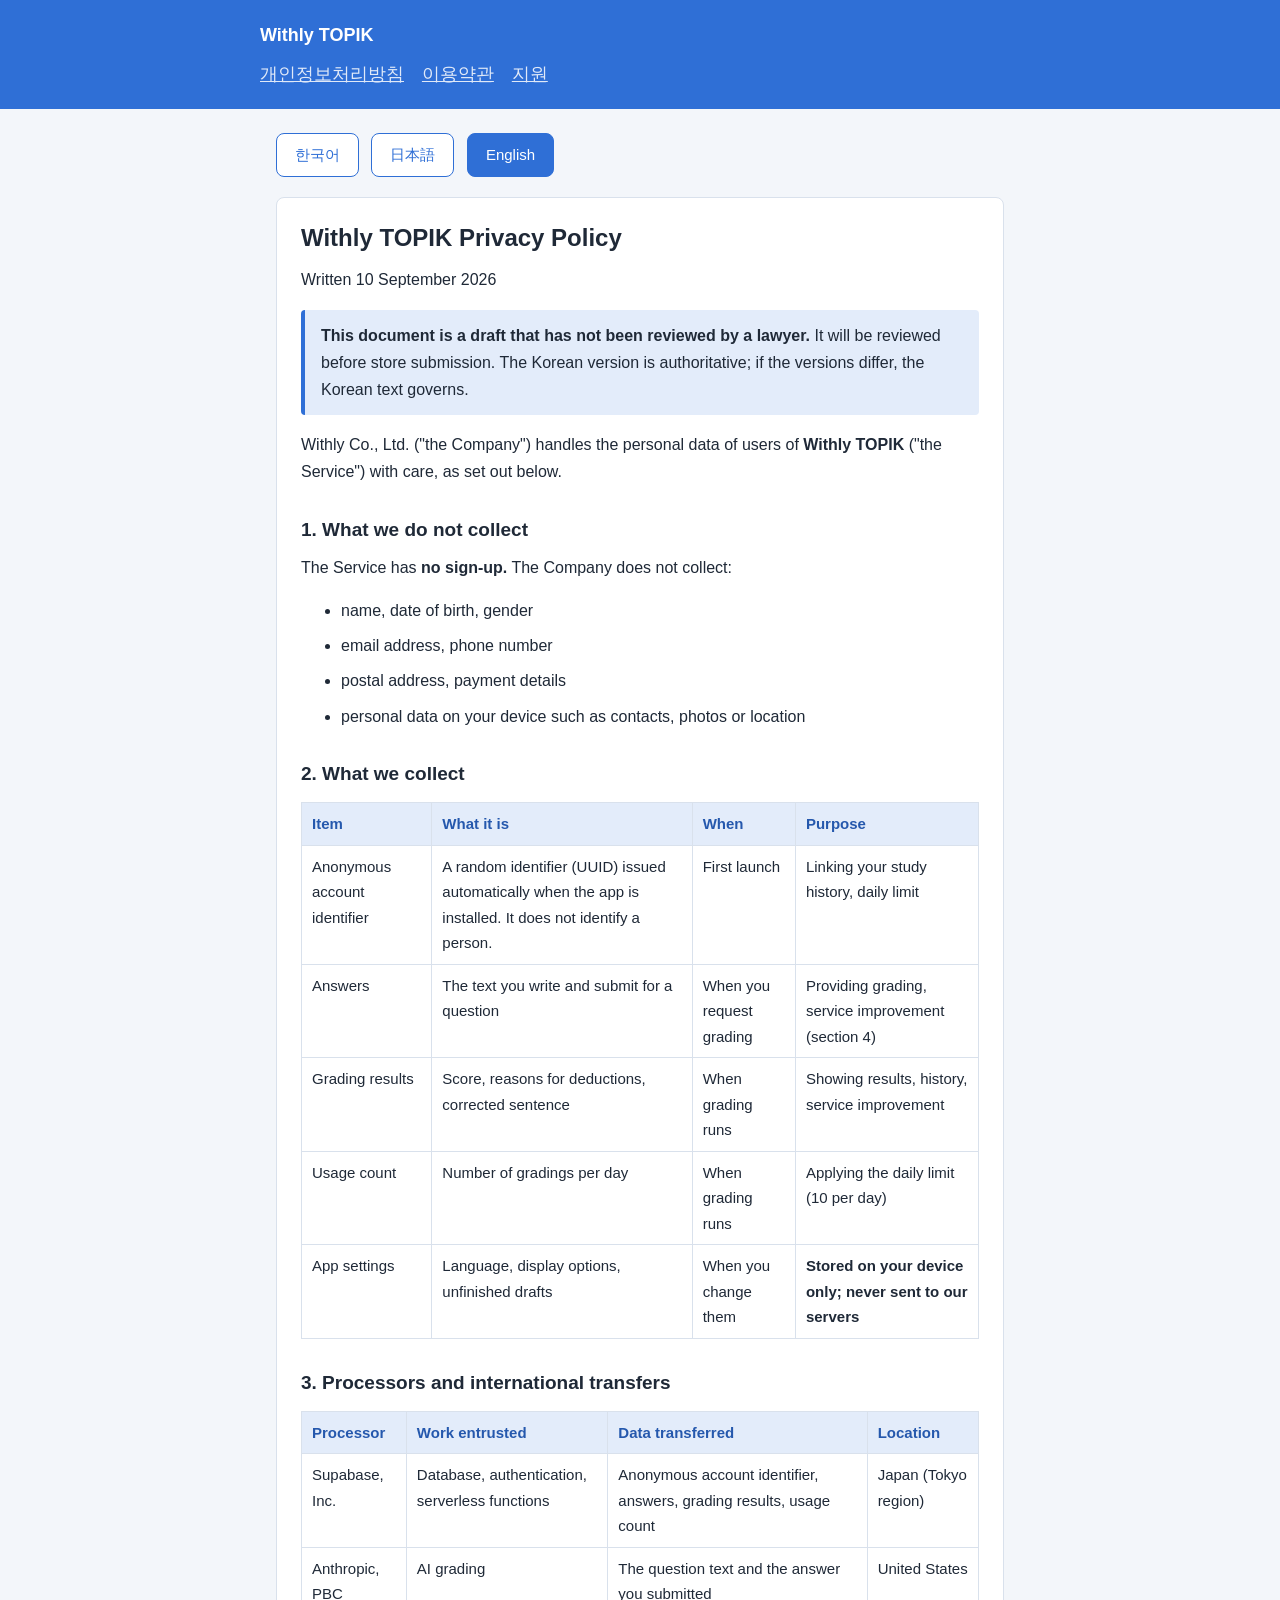
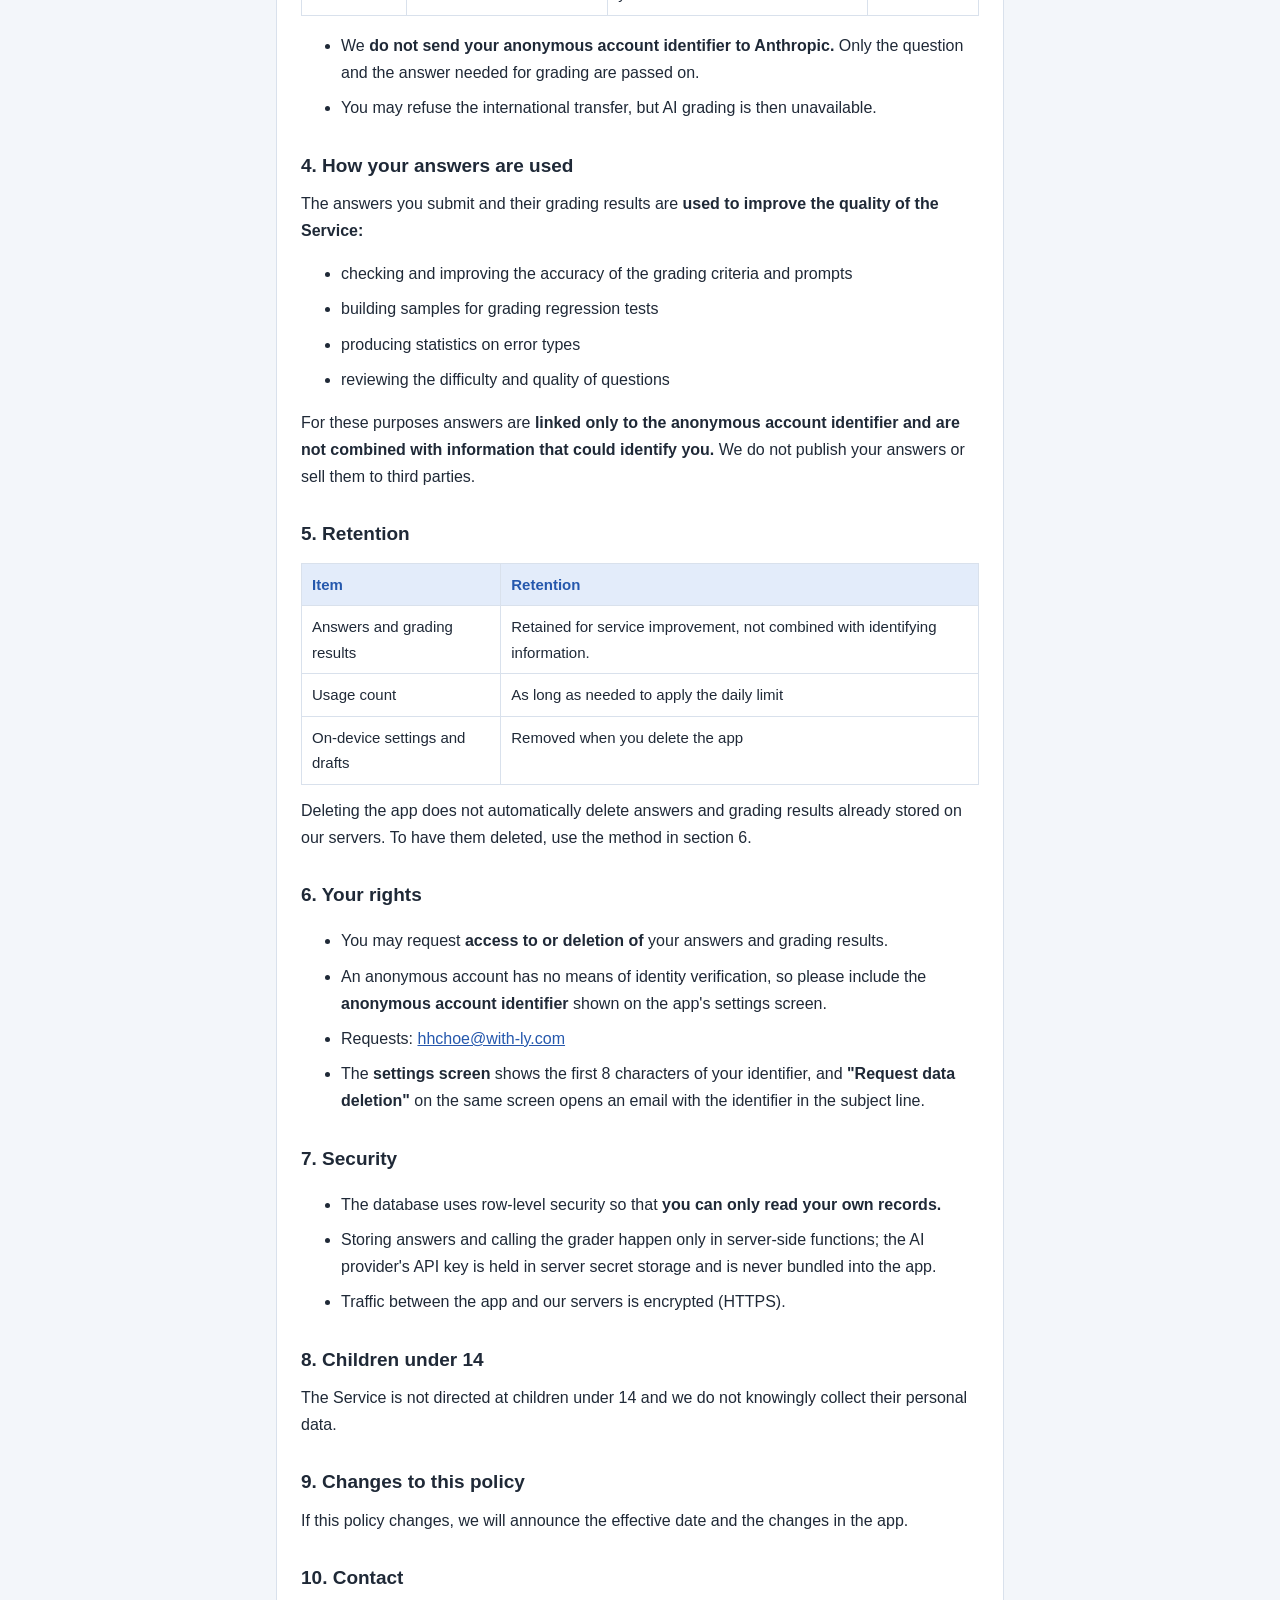
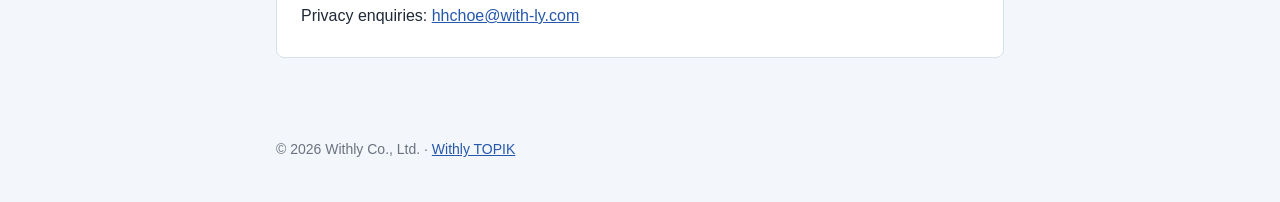
==== privacy.html @ 0be0c7d2 "공개 문서 페이지 — 개인정보처리방침·이용약관·지원 (ko 정본 / ja / en) 앱 저장소가 비공개라 Pages를 켤 수 없어 따로 뒀다. 세 문서 모두 법률 검토 전 초안이고" ====
<!DOCTYPE html>
<html lang="ko">
<head>
<meta charset="utf-8">
<meta name="viewport" content="width=device-width, initial-scale=1">
<title>개인정보처리방침 — Withly TOPIK</title>
<link rel="stylesheet" href="style.css">
</head>
<body>
<header><div class="wrap">
  <a href="./">Withly TOPIK</a>
  <nav>
    <a href="privacy.html">개인정보처리방침</a>
    <a href="terms.html">이용약관</a>
    <a href="support.html">지원</a>
  </nav>
</div></header>
<main>
<div class="langs">
  <button type="button" data-lang="ko" aria-selected="true">한국어</button>
  <button type="button" data-lang="ja" aria-selected="false">日本語</button>
  <button type="button" data-lang="en" aria-selected="false">English</button>
</div>

<!-- ───────────────────────── 한국어 (정본) ───────────────────────── -->
<section data-lang="ko" lang="ko"><div class="card">
<h1>Withly TOPIK 개인정보처리방침</h1>
<p>작성 2026년 9월 10일</p>
<div class="notice"><strong>이 문서는 법률 검토를 받지 않은 초안입니다.</strong> 스토어 제출 전에 변호사 검토를 거칩니다.
한국어가 정본이며, 해석에 차이가 있으면 한국어를 따릅니다.</div>

<p>주식회사 위슬리(이하 "회사")는 <strong>Withly TOPIK</strong>(이하 "서비스") 이용자의 개인정보를 소중히 다루며, 다음과 같이 처리합니다.</p>

<h2>1. 회사가 수집하지 않는 것</h2>
<p>서비스는 <strong>회원가입이 없습니다.</strong> 회사는 다음을 수집하지 않습니다.</p>
<ul>
  <li>이름, 생년월일, 성별</li>
  <li>이메일 주소, 전화번호</li>
  <li>주소, 결제 정보</li>
  <li>연락처·사진·위치 등 기기의 개인 데이터</li>
</ul>

<h2>2. 수집하는 정보</h2>
<table>
<tr><th>항목</th><th>내용</th><th>수집 시점</th><th>목적</th></tr>
<tr><td>익명 계정 식별자</td><td>앱 설치 시 자동 발급되는 임의의 식별자(UUID). 개인을 특정하지 않습니다.</td><td>앱 최초 실행</td><td>학습 기록 연결, 일일 한도 관리</td></tr>
<tr><td>학습 답안</td><td>이용자가 문항에 작성해 제출한 글</td><td>채점 요청 시</td><td>채점 제공, 서비스 개선(4항)</td></tr>
<tr><td>채점 결과</td><td>점수·감점 근거·교정문</td><td>채점 시</td><td>결과 표시, 기록 조회, 서비스 개선</td></tr>
<tr><td>이용 횟수</td><td>날짜별 채점 횟수</td><td>채점 시</td><td>일일 한도(하루 10회) 적용</td></tr>
<tr><td>앱 설정</td><td>언어, 표기 옵션, 작성 중인 초안</td><td>설정·작성 시</td><td><strong>기기 안에만 저장하며 서버로 보내지 않습니다</strong></td></tr>
</table>

<h2>3. 처리 위탁과 국외 이전</h2>
<table>
<tr><th>수탁자</th><th>위탁 업무</th><th>이전되는 정보</th><th>보관 위치</th></tr>
<tr><td>Supabase, Inc.</td><td>데이터베이스·인증·서버리스 함수 운영</td><td>익명 계정 식별자, 답안, 채점 결과, 이용 횟수</td><td>일본(도쿄 리전)</td></tr>
<tr><td>Anthropic, PBC</td><td>AI 채점 처리</td><td>문항 지문과 이용자가 제출한 답안</td><td>미국</td></tr>
</table>
<ul>
  <li>Anthropic에는 <strong>익명 계정 식별자를 보내지 않습니다.</strong> 채점에 필요한 문항과 답안만 전달합니다.</li>
  <li>이용자는 국외 이전을 거부할 수 있으나, 거부하면 AI 채점 기능을 이용할 수 없습니다.</li>
</ul>

<h2>4. 학습 답안의 활용</h2>
<p>이용자가 제출한 답안과 채점 결과는 <strong>서비스 품질 개선에 활용됩니다.</strong></p>
<ul>
  <li>채점 기준·프롬프트의 정확도 점검과 개선</li>
  <li>채점 회귀 테스트용 표본 구성</li>
  <li>오류 유형 통계 산출</li>
  <li>문항 난이도·품질 검토</li>
</ul>
<p>활용 시 답안은 <strong>익명 계정 식별자하고만 연결되며, 개인을 식별할 수 있는 정보와 결합하지 않습니다.</strong> 회사는 답안을 외부에 공개하거나 제3자에게 판매하지 않습니다.</p>

<h2>5. 보유 기간</h2>
<table>
<tr><th>항목</th><th>보유 기간</th></tr>
<tr><td>학습 답안·채점 결과</td><td>서비스 개선 목적으로 보유하며, 개인 식별 정보와 결합하지 않습니다.</td></tr>
<tr><td>이용 횟수</td><td>한도 관리 목적상 필요한 기간</td></tr>
<tr><td>기기 내 설정·초안</td><td>앱 삭제 시 함께 사라집니다</td></tr>
</table>
<p>앱을 삭제해도 이미 서버에 저장된 답안과 채점 결과는 자동으로 삭제되지 않습니다. 삭제를 원하면 6항의 방법으로 요청해 주십시오.</p>

<h2>6. 이용자의 권리</h2>
<ul>
  <li>이용자는 자신의 답안과 채점 결과의 <strong>열람·삭제</strong>를 요청할 수 있습니다.</li>
  <li>익명 계정에는 본인 확인 수단이 없으므로, 요청 시 앱 설정 화면에서 확인할 수 있는 <strong>익명 계정 식별자</strong>를 함께 알려 주셔야 합니다.</li>
  <li>요청 접수처: <a href="mailto:hhchoe@with-ly.com">hhchoe@with-ly.com</a></li>
  <li>앱의 <strong>설정 화면</strong>에 익명 계정 식별자(앞 8자)가 표시되며, 같은 화면의 <strong>"데이터 삭제 요청"</strong>을 누르면 식별자가 제목에 담긴 메일이 열립니다.</li>
</ul>

<h2>7. 안전 조치</h2>
<ul>
  <li>데이터베이스는 행 수준 보안(RLS)을 적용해 <strong>이용자가 자신의 기록만 조회</strong>할 수 있게 합니다.</li>
  <li>답안 저장과 채점 호출은 서버 측 함수에서만 수행하며, AI 사업자 인증 키는 서버 비밀 저장소에 두고 앱에 포함하지 않습니다.</li>
  <li>앱과 서버 사이의 통신은 암호화(HTTPS)합니다.</li>
</ul>

<h2>8. 만 14세 미만 아동</h2>
<p>서비스는 만 14세 미만 아동을 대상으로 하지 않으며, 아동의 개인정보를 의도적으로 수집하지 않습니다.</p>

<h2>9. 방침의 변경</h2>
<p>이 방침이 변경되면 시행일과 변경 내용을 앱 안에서 알립니다.</p>

<h2>10. 문의</h2>
<p>개인정보 관련 문의: <a href="mailto:hhchoe@with-ly.com">hhchoe@with-ly.com</a></p>
</div></section>

<!-- ───────────────────────── 日本語 (訳・校正前) ───────────────────────── -->
<section data-lang="ja" lang="ja" hidden><div class="card">
<h1>Withly TOPIK プライバシーポリシー</h1>
<p>作成 2026年9月10日</p>
<div class="notice"><strong>本文書は法務レビュー前の草案です。</strong>ストア提出前に弁護士の確認を受けます。
<strong>日本語訳はネイティブ校正前です。</strong>正本は韓国語であり、解釈に相違がある場合は韓国語版に従います。</div>

<p>株式会社ウィズリー(以下「当社」)は、<strong>Withly TOPIK</strong>(以下「本サービス」)をご利用の方の個人情報を大切に扱い、次のとおり取り扱います。</p>

<h2>1. 当社が取得しないもの</h2>
<p>本サービスに<strong>会員登録はありません。</strong>当社は次の情報を取得しません。</p>
<ul>
  <li>氏名、生年月日、性別</li>
  <li>メールアドレス、電話番号</li>
  <li>住所、決済情報</li>
  <li>連絡先・写真・位置情報など端末内の個人データ</li>
</ul>

<h2>2. 取得する情報</h2>
<table>
<tr><th>項目</th><th>内容</th><th>取得時点</th><th>目的</th></tr>
<tr><td>匿名アカウント識別子</td><td>アプリのインストール時に自動発行されるランダムな識別子(UUID)。個人を特定しません。</td><td>アプリ初回起動時</td><td>学習記録の紐づけ、1日の上限管理</td></tr>
<tr><td>学習答案</td><td>利用者が問題に対して書いて提出した文章</td><td>採点リクエスト時</td><td>採点の提供、サービス改善(第4項)</td></tr>
<tr><td>採点結果</td><td>点数・減点理由・添削文</td><td>採点時</td><td>結果の表示、記録の閲覧、サービス改善</td></tr>
<tr><td>利用回数</td><td>日付ごとの採点回数</td><td>採点時</td><td>1日の上限(1日10回)の適用</td></tr>
<tr><td>アプリ設定</td><td>言語、表示オプション、書きかけの下書き</td><td>設定・作成時</td><td><strong>端末内にのみ保存し、サーバーへ送信しません</strong></td></tr>
</table>

<h2>3. 業務委託と国外移転</h2>
<table>
<tr><th>委託先</th><th>委託業務</th><th>移転される情報</th><th>保管場所</th></tr>
<tr><td>Supabase, Inc.</td><td>データベース・認証・サーバーレス関数の運用</td><td>匿名アカウント識別子、答案、採点結果、利用回数</td><td>日本(東京リージョン)</td></tr>
<tr><td>Anthropic, PBC</td><td>AI採点の処理</td><td>問題文と利用者が提出した答案</td><td>米国</td></tr>
</table>
<ul>
  <li>Anthropicへは<strong>匿名アカウント識別子を送信しません。</strong>採点に必要な問題文と答案のみを渡します。</li>
  <li>国外移転を拒否することはできますが、その場合はAI採点機能をご利用いただけません。</li>
</ul>

<h2>4. 学習答案の利用</h2>
<p>ご提出いただいた答案と採点結果は、<strong>サービス品質の改善に利用します。</strong></p>
<ul>
  <li>採点基準・プロンプトの精度点検と改善</li>
  <li>採点リグレッションテスト用サンプルの構成</li>
  <li>誤りの種類の統計の作成</li>
  <li>問題の難易度・品質の検討</li>
</ul>
<p>利用に際して答案は<strong>匿名アカウント識別子とのみ紐づき、個人を特定できる情報と結合しません。</strong>当社は答案を外部に公開したり第三者に販売したりしません。</p>

<h2>5. 保有期間</h2>
<table>
<tr><th>項目</th><th>保有期間</th></tr>
<tr><td>学習答案・採点結果</td><td>サービス改善の目的で保有し、個人を特定できる情報と結合しません。</td></tr>
<tr><td>利用回数</td><td>上限管理の目的上必要な期間</td></tr>
<tr><td>端末内の設定・下書き</td><td>アプリの削除とともに消えます</td></tr>
</table>
<p>アプリを削除しても、すでにサーバーに保存された答案と採点結果は自動的には削除されません。削除をご希望の場合は第6項の方法でご請求ください。</p>

<h2>6. 利用者の権利</h2>
<ul>
  <li>ご自身の答案と採点結果の<strong>開示・削除</strong>を請求できます。</li>
  <li>匿名アカウントには本人確認の手段がないため、ご請求の際はアプリの設定画面で確認できる<strong>匿名アカウント識別子</strong>を併せてお知らせください。</li>
  <li>受付窓口: <a href="mailto:hhchoe@with-ly.com">hhchoe@with-ly.com</a></li>
  <li>アプリの<strong>設定画面</strong>に匿名アカウント識別子(先頭8文字)が表示され、同じ画面の<strong>「データ削除のご請求」</strong>を押すと識別子が件名に入ったメールが開きます。</li>
</ul>

<h2>7. 安全管理措置</h2>
<ul>
  <li>データベースは行レベルセキュリティ(RLS)を適用し、<strong>利用者がご自身の記録のみを閲覧</strong>できるようにしています。</li>
  <li>答案の保存と採点の呼び出しはサーバー側の関数でのみ行い、AI事業者の認証キーはサーバーの秘密情報領域に置き、アプリには含めません。</li>
  <li>アプリとサーバー間の通信は暗号化(HTTPS)しています。</li>
</ul>

<h2>8. 14歳未満のお子さま</h2>
<p>本サービスは14歳未満のお子さまを対象としておらず、お子さまの個人情報を意図的に取得しません。</p>

<h2>9. 本方針の変更</h2>
<p>本方針を変更する場合は、施行日と変更内容をアプリ内でお知らせします。</p>

<h2>10. お問い合わせ</h2>
<p>個人情報に関するお問い合わせ: <a href="mailto:hhchoe@with-ly.com">hhchoe@with-ly.com</a></p>
</div></section>

<!-- ───────────────────────── English (translation) ───────────────────────── -->
<section data-lang="en" lang="en" hidden><div class="card">
<h1>Withly TOPIK Privacy Policy</h1>
<p>Written 10 September 2026</p>
<div class="notice"><strong>This document is a draft that has not been reviewed by a lawyer.</strong> It will be reviewed before store submission.
The Korean version is authoritative; if the versions differ, the Korean text governs.</div>

<p>Withly Co., Ltd. ("the Company") handles the personal data of users of <strong>Withly TOPIK</strong> ("the Service") with care, as set out below.</p>

<h2>1. What we do not collect</h2>
<p>The Service has <strong>no sign-up.</strong> The Company does not collect:</p>
<ul>
  <li>name, date of birth, gender</li>
  <li>email address, phone number</li>
  <li>postal address, payment details</li>
  <li>personal data on your device such as contacts, photos or location</li>
</ul>

<h2>2. What we collect</h2>
<table>
<tr><th>Item</th><th>What it is</th><th>When</th><th>Purpose</th></tr>
<tr><td>Anonymous account identifier</td><td>A random identifier (UUID) issued automatically when the app is installed. It does not identify a person.</td><td>First launch</td><td>Linking your study history, daily limit</td></tr>
<tr><td>Answers</td><td>The text you write and submit for a question</td><td>When you request grading</td><td>Providing grading, service improvement (section 4)</td></tr>
<tr><td>Grading results</td><td>Score, reasons for deductions, corrected sentence</td><td>When grading runs</td><td>Showing results, history, service improvement</td></tr>
<tr><td>Usage count</td><td>Number of gradings per day</td><td>When grading runs</td><td>Applying the daily limit (10 per day)</td></tr>
<tr><td>App settings</td><td>Language, display options, unfinished drafts</td><td>When you change them</td><td><strong>Stored on your device only; never sent to our servers</strong></td></tr>
</table>

<h2>3. Processors and international transfers</h2>
<table>
<tr><th>Processor</th><th>Work entrusted</th><th>Data transferred</th><th>Location</th></tr>
<tr><td>Supabase, Inc.</td><td>Database, authentication, serverless functions</td><td>Anonymous account identifier, answers, grading results, usage count</td><td>Japan (Tokyo region)</td></tr>
<tr><td>Anthropic, PBC</td><td>AI grading</td><td>The question text and the answer you submitted</td><td>United States</td></tr>
</table>
<ul>
  <li>We <strong>do not send your anonymous account identifier to Anthropic.</strong> Only the question and the answer needed for grading are passed on.</li>
  <li>You may refuse the international transfer, but AI grading is then unavailable.</li>
</ul>

<h2>4. How your answers are used</h2>
<p>The answers you submit and their grading results are <strong>used to improve the quality of the Service:</strong></p>
<ul>
  <li>checking and improving the accuracy of the grading criteria and prompts</li>
  <li>building samples for grading regression tests</li>
  <li>producing statistics on error types</li>
  <li>reviewing the difficulty and quality of questions</li>
</ul>
<p>For these purposes answers are <strong>linked only to the anonymous account identifier and are not combined with information that could identify you.</strong> We do not publish your answers or sell them to third parties.</p>

<h2>5. Retention</h2>
<table>
<tr><th>Item</th><th>Retention</th></tr>
<tr><td>Answers and grading results</td><td>Retained for service improvement, not combined with identifying information.</td></tr>
<tr><td>Usage count</td><td>As long as needed to apply the daily limit</td></tr>
<tr><td>On-device settings and drafts</td><td>Removed when you delete the app</td></tr>
</table>
<p>Deleting the app does not automatically delete answers and grading results already stored on our servers. To have them deleted, use the method in section 6.</p>

<h2>6. Your rights</h2>
<ul>
  <li>You may request <strong>access to or deletion of</strong> your answers and grading results.</li>
  <li>An anonymous account has no means of identity verification, so please include the <strong>anonymous account identifier</strong> shown on the app's settings screen.</li>
  <li>Requests: <a href="mailto:hhchoe@with-ly.com">hhchoe@with-ly.com</a></li>
  <li>The <strong>settings screen</strong> shows the first 8 characters of your identifier, and <strong>"Request data deletion"</strong> on the same screen opens an email with the identifier in the subject line.</li>
</ul>

<h2>7. Security</h2>
<ul>
  <li>The database uses row-level security so that <strong>you can only read your own records.</strong></li>
  <li>Storing answers and calling the grader happen only in server-side functions; the AI provider's API key is held in server secret storage and is never bundled into the app.</li>
  <li>Traffic between the app and our servers is encrypted (HTTPS).</li>
</ul>

<h2>8. Children under 14</h2>
<p>The Service is not directed at children under 14 and we do not knowingly collect their personal data.</p>

<h2>9. Changes to this policy</h2>
<p>If this policy changes, we will announce the effective date and the changes in the app.</p>

<h2>10. Contact</h2>
<p>Privacy enquiries: <a href="mailto:hhchoe@with-ly.com">hhchoe@with-ly.com</a></p>
</div></section>

<noscript><p>언어 전환에는 자바스크립트가 필요합니다. 위 세 언어가 모두 표시됩니다.</p></noscript>
</main>
<footer>© 2026 Withly Co., Ltd. · <a href="./">Withly TOPIK</a></footer>
<script src="lang.js"></script>
</body>
</html>
---- style.css ----
/* Withly TOPIK 공개 페이지 — 앱 theme.dart의 토큰을 그대로 옮겼다 (파란 헤더·흰 카드·연한 회청 배경). */
:root {
  --primary: #2F6FD6;
  --primary-dark: #2558AD;
  --primary-light: #E3ECFA;
  --bg: #F3F6FA;
  --surface: #FFFFFF;
  --border: #D9E1EC;
  --text: #1F2937;
  --text-secondary: #6B7280;
}
* { box-sizing: border-box; }
body {
  margin: 0;
  background: var(--bg);
  color: var(--text);
  font-family: -apple-system, BlinkMacSystemFont, "Segoe UI", "Noto Sans KR", "Noto Sans JP", sans-serif;
  font-size: 16px;
  line-height: 1.7;
}
header {
  background: var(--primary);
  color: #fff;
  padding: 20px 16px;
}
header .wrap { max-width: 760px; margin: 0 auto; }
header a { color: #fff; text-decoration: none; font-weight: 700; font-size: 18px; }
header nav { margin-top: 8px; font-size: 14px; }
header nav a { font-weight: 400; opacity: .85; margin-right: 14px; text-decoration: underline; }
main { max-width: 760px; margin: 0 auto; padding: 24px 16px 64px; }
.card {
  background: var(--surface);
  border: 1px solid var(--border);
  border-radius: 8px;
  padding: 20px 24px;
  margin-bottom: 16px;
}
h1 { font-size: 24px; margin: 0 0 4px; }
h2 { font-size: 19px; margin: 28px 0 8px; }
h3 { font-size: 16px; margin: 20px 0 6px; }
p, li { margin: 8px 0; }
table { border-collapse: collapse; width: 100%; margin: 12px 0; font-size: 15px; display: block; overflow-x: auto; }
th, td { border: 1px solid var(--border); padding: 8px 10px; text-align: left; vertical-align: top; }
th { background: var(--primary-light); color: var(--primary-dark); white-space: nowrap; }
code { background: var(--primary-light); padding: 1px 5px; border-radius: 4px; font-size: 14px; }
a { color: var(--primary-dark); }
.notice {
  background: var(--primary-light);
  border-left: 4px solid var(--primary);
  padding: 12px 16px;
  border-radius: 4px;
  margin: 16px 0;
}
.langs { margin: 0 0 20px; }
.langs button {
  font: inherit;
  font-size: 15px;
  padding: 8px 18px;
  margin-right: 8px;
  border: 1px solid var(--primary);
  background: var(--surface);
  color: var(--primary);
  border-radius: 8px;
  cursor: pointer;
}
.langs button[aria-selected="true"] { background: var(--primary); color: #fff; }
footer { color: var(--text-secondary); font-size: 14px; max-width: 760px; margin: 0 auto; padding: 0 16px 40px; }
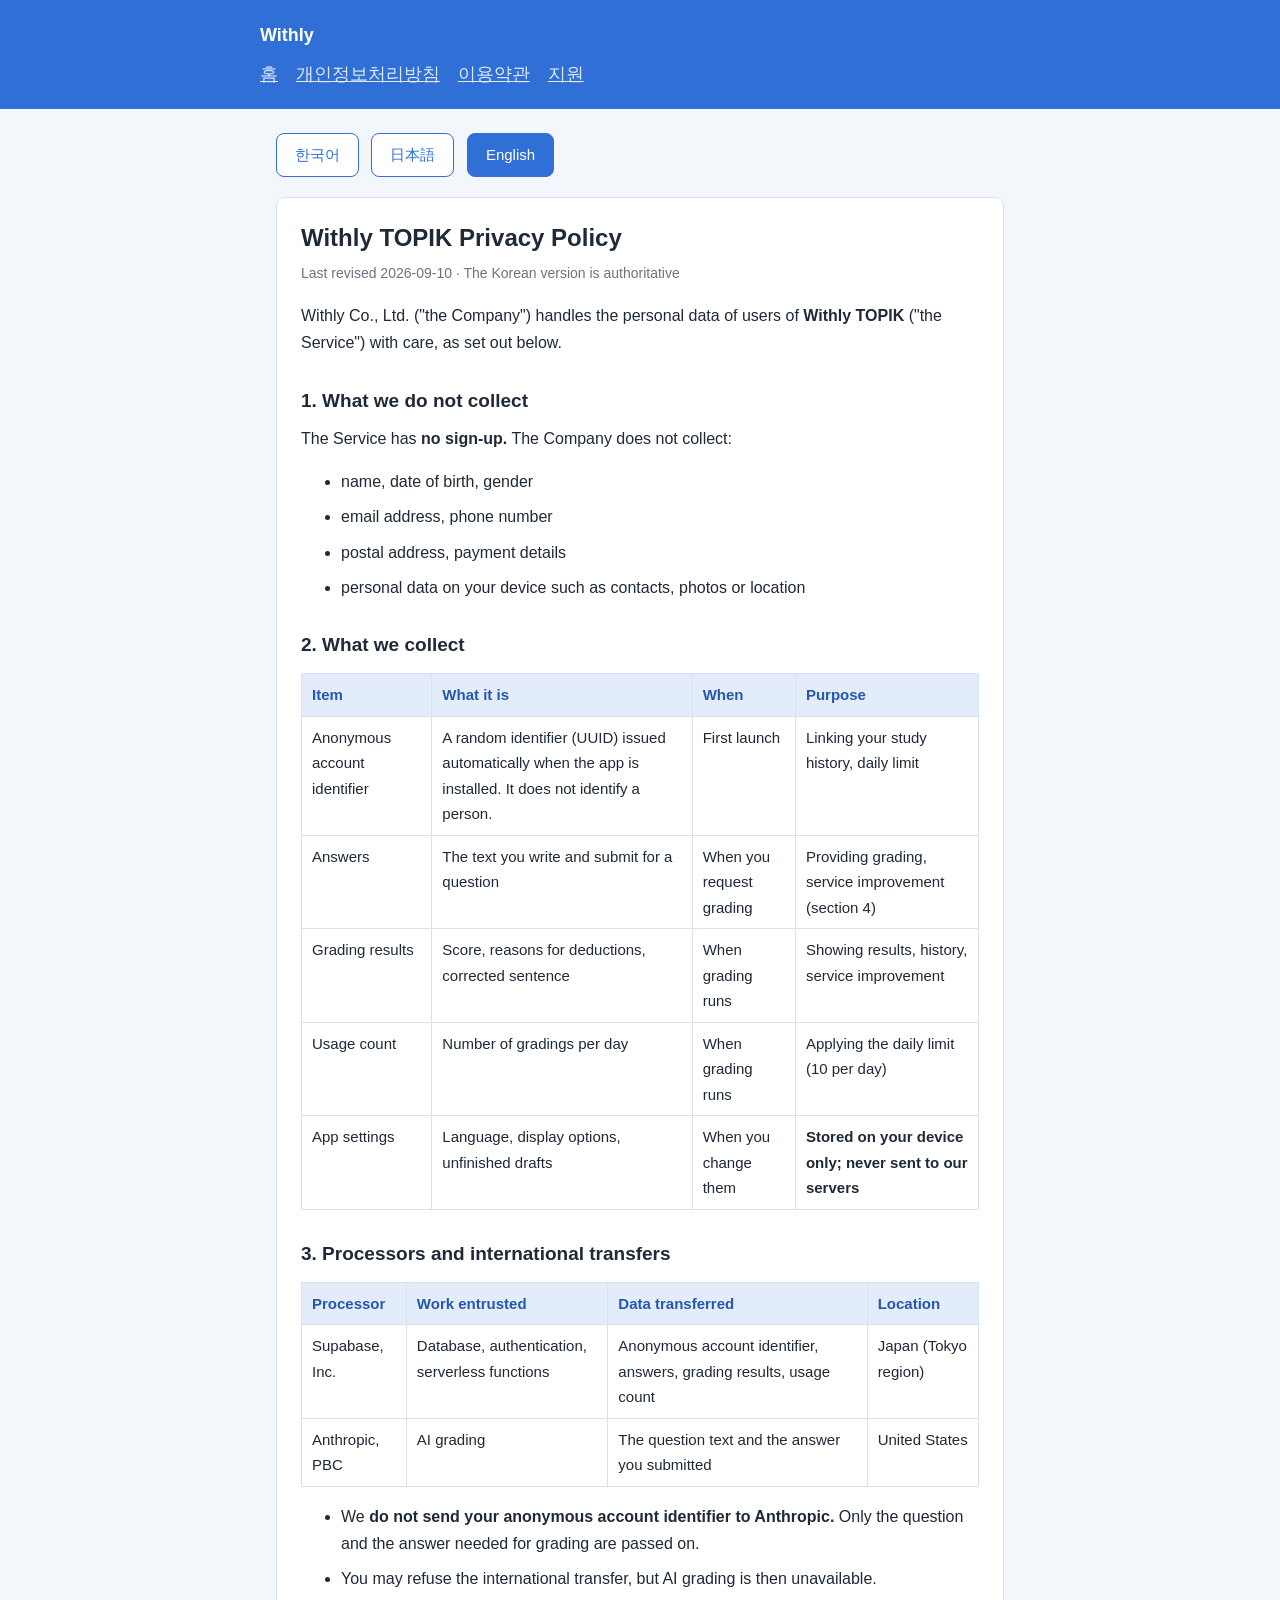
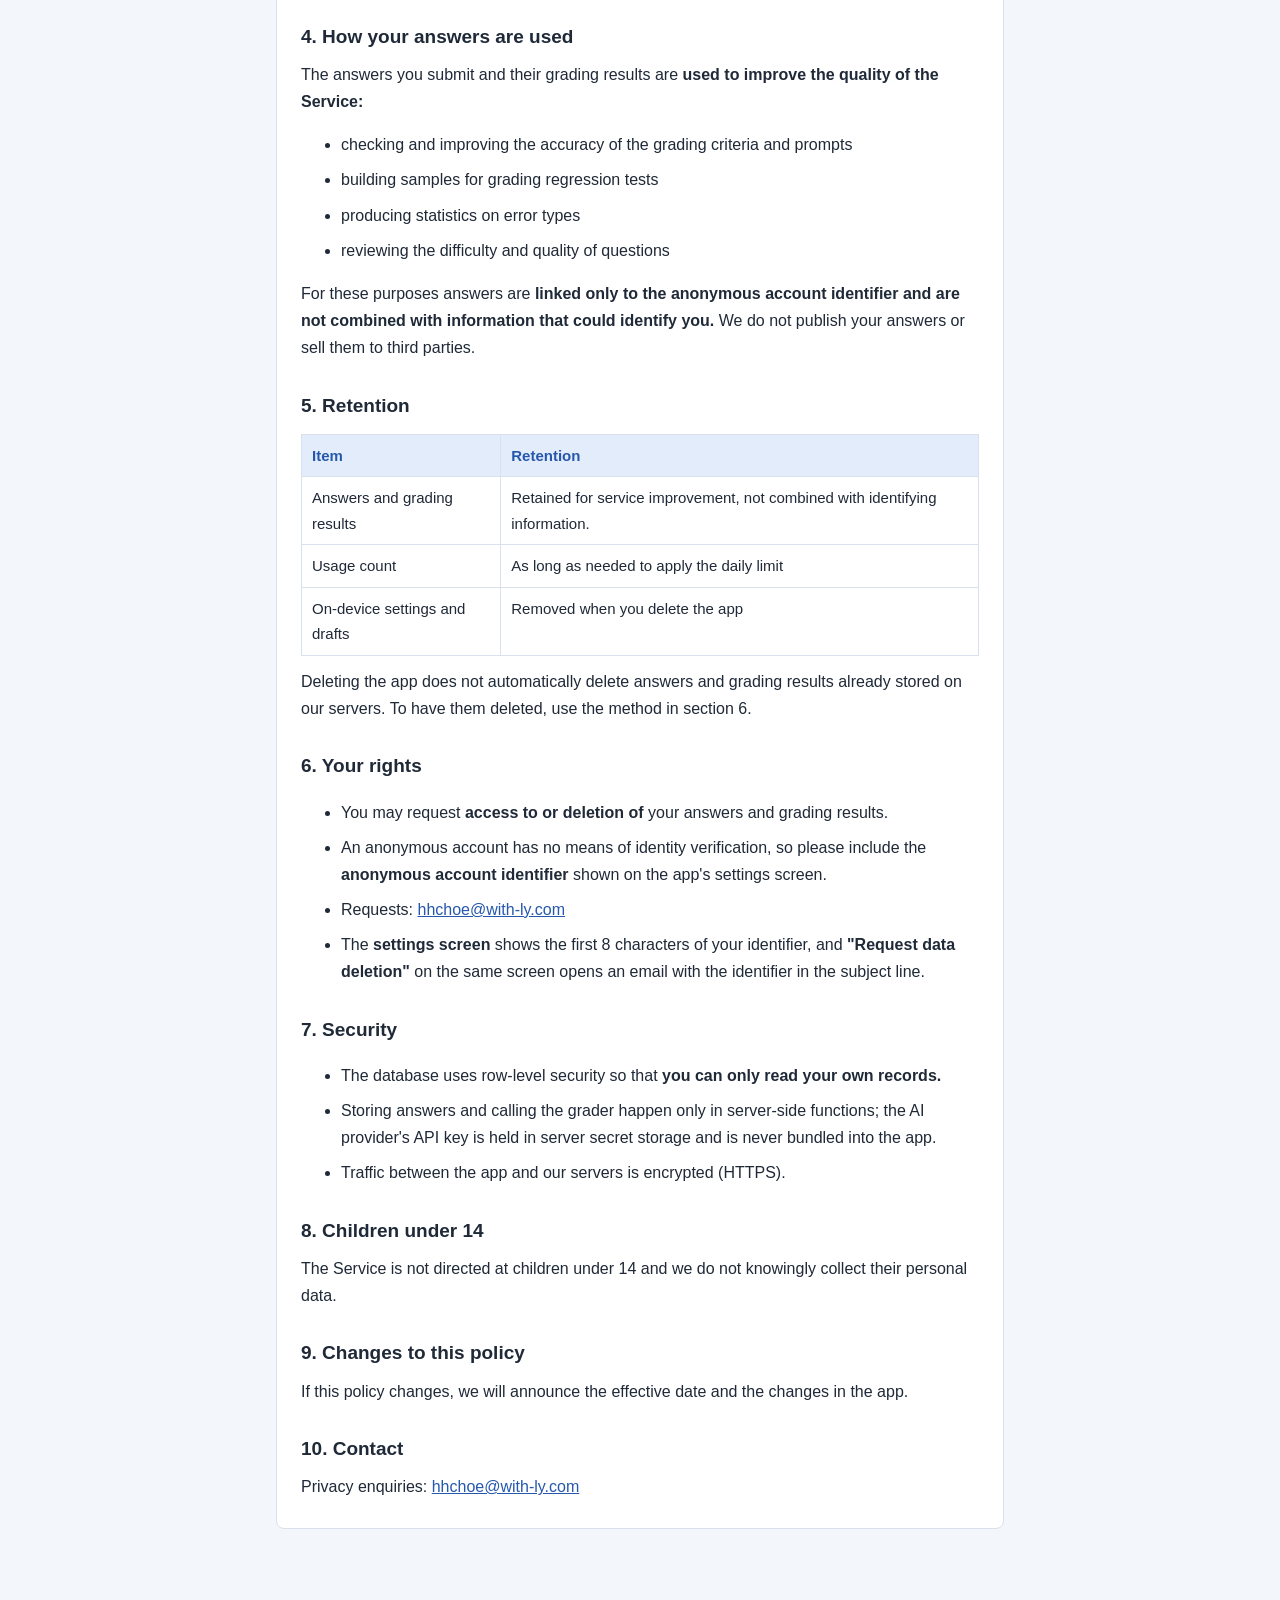
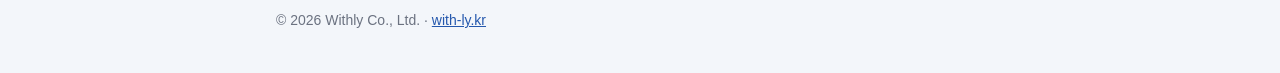
==== commit 16b584ba: "회사 홈페이지로 개편 — Apple Developer 등록 철회("웹사이트 최소 콘텐츠") 대응 - index.html: 회사 소개·서비스(Withly TOPIK)·특징 3개·회사" ====
--- a/privacy.html
+++ b/privacy.html
@@ -3,13 +3,17 @@
 <head>
 <meta charset="utf-8">
 <meta name="viewport" content="width=device-width, initial-scale=1">
-<title>개인정보처리방침 — Withly TOPIK</title>
+<title>개인정보처리방침 — 주식회사 위슬리</title>
+<meta name="description" content="Withly TOPIK 개인정보처리방침 — 수집 항목, 처리 위탁, 답안 활용, 이용자 권리.">
+<meta property="og:title" content="개인정보처리방침 — 주식회사 위슬리">
+<link rel="icon" href="favicon.svg" type="image/svg+xml">
 <link rel="stylesheet" href="style.css">
 </head>
 <body>
 <header><div class="wrap">
-  <a href="./">Withly TOPIK</a>
+  <a href="./">Withly</a>
   <nav>
+    <a href="./">홈</a>
     <a href="privacy.html">개인정보처리방침</a>
     <a href="terms.html">이용약관</a>
     <a href="support.html">지원</a>
@@ -25,9 +29,7 @@
 <!-- ───────────────────────── 한국어 (정본) ───────────────────────── -->
 <section data-lang="ko" lang="ko"><div class="card">
 <h1>Withly TOPIK 개인정보처리방침</h1>
-<p>작성 2026년 9월 10일</p>
-<div class="notice"><strong>이 문서는 법률 검토를 받지 않은 초안입니다.</strong> 스토어 제출 전에 변호사 검토를 거칩니다.
-한국어가 정본이며, 해석에 차이가 있으면 한국어를 따릅니다.</div>
+<p class="revised">최종 개정 2026-09-10</p>
 
 <p>주식회사 위슬리(이하 "회사")는 <strong>Withly TOPIK</strong>(이하 "서비스") 이용자의 개인정보를 소중히 다루며, 다음과 같이 처리합니다.</p>
 
@@ -108,9 +110,7 @@
 <!-- ───────────────────────── 日本語 (訳・校正前) ───────────────────────── -->
 <section data-lang="ja" lang="ja" hidden><div class="card">
 <h1>Withly TOPIK プライバシーポリシー</h1>
-<p>作成 2026年9月10日</p>
-<div class="notice"><strong>本文書は法務レビュー前の草案です。</strong>ストア提出前に弁護士の確認を受けます。
-<strong>日本語訳はネイティブ校正前です。</strong>正本は韓国語であり、解釈に相違がある場合は韓国語版に従います。</div>
+<p class="revised">最終改定 2026-09-10 · 韓国語版が正本です</p>
 
 <p>株式会社ウィズリー(以下「当社」)は、<strong>Withly TOPIK</strong>(以下「本サービス」)をご利用の方の個人情報を大切に扱い、次のとおり取り扱います。</p>
 
@@ -191,9 +191,7 @@
 <!-- ───────────────────────── English (translation) ───────────────────────── -->
 <section data-lang="en" lang="en" hidden><div class="card">
 <h1>Withly TOPIK Privacy Policy</h1>
-<p>Written 10 September 2026</p>
-<div class="notice"><strong>This document is a draft that has not been reviewed by a lawyer.</strong> It will be reviewed before store submission.
-The Korean version is authoritative; if the versions differ, the Korean text governs.</div>
+<p class="revised">Last revised 2026-09-10 · The Korean version is authoritative</p>
 
 <p>Withly Co., Ltd. ("the Company") handles the personal data of users of <strong>Withly TOPIK</strong> ("the Service") with care, as set out below.</p>
 
@@ -273,7 +271,7 @@
 
 <noscript><p>언어 전환에는 자바스크립트가 필요합니다. 위 세 언어가 모두 표시됩니다.</p></noscript>
 </main>
-<footer>© 2026 Withly Co., Ltd. · <a href="./">Withly TOPIK</a></footer>
+<footer>© 2026 Withly Co., Ltd. · <a href="./">with-ly.kr</a></footer>
 <script src="lang.js"></script>
 </body>
 </html>
--- a/style.css
+++ b/style.css
@@ -65,3 +65,32 @@
 }
 .langs button[aria-selected="true"] { background: var(--primary); color: #fff; }
 footer { color: var(--text-secondary); font-size: 14px; max-width: 760px; margin: 0 auto; padding: 0 16px 40px; }
+
+/* ── 홈(회사 소개) ─────────────────────────────── */
+.hero { padding: 8px 0 4px; }
+.hero h1 { font-size: 26px; margin-bottom: 2px; }
+.hero .en-name { color: var(--text-secondary); font-size: 15px; margin: 0 0 12px; }
+.hero .lead { font-size: 17px; }
+.features { display: grid; grid-template-columns: repeat(3, 1fr); gap: 12px; margin: 12px 0 4px; }
+.feature { background: var(--bg); border: 1px solid var(--border); border-radius: 8px; padding: 14px 16px; }
+.feature h3 { margin: 0 0 6px; color: var(--primary-dark); }
+.feature p { margin: 0; font-size: 15px; }
+.info th { width: 7.5em; }
+.store { color: var(--text-secondary); }
+.revised { color: var(--text-secondary); font-size: 14px; margin: 0 0 16px; }
+footer nav a { margin-right: 14px; }
+
+/* ── 좁은 화면 (380px 폰 기준) ───────────────────── */
+@media (max-width: 600px) {
+  body { font-size: 15px; }
+  main { padding: 16px 12px 48px; }
+  .card { padding: 16px; }
+  h1, .hero h1 { font-size: 21px; }
+  h2 { font-size: 17px; }
+  .features { grid-template-columns: 1fr; }
+  header nav a { display: inline-block; margin: 4px 12px 0 0; }
+  .langs button { padding: 8px 12px; margin: 0 6px 6px 0; }
+  table { font-size: 14px; }
+  th { white-space: normal; }
+  .info th { width: auto; }
+}
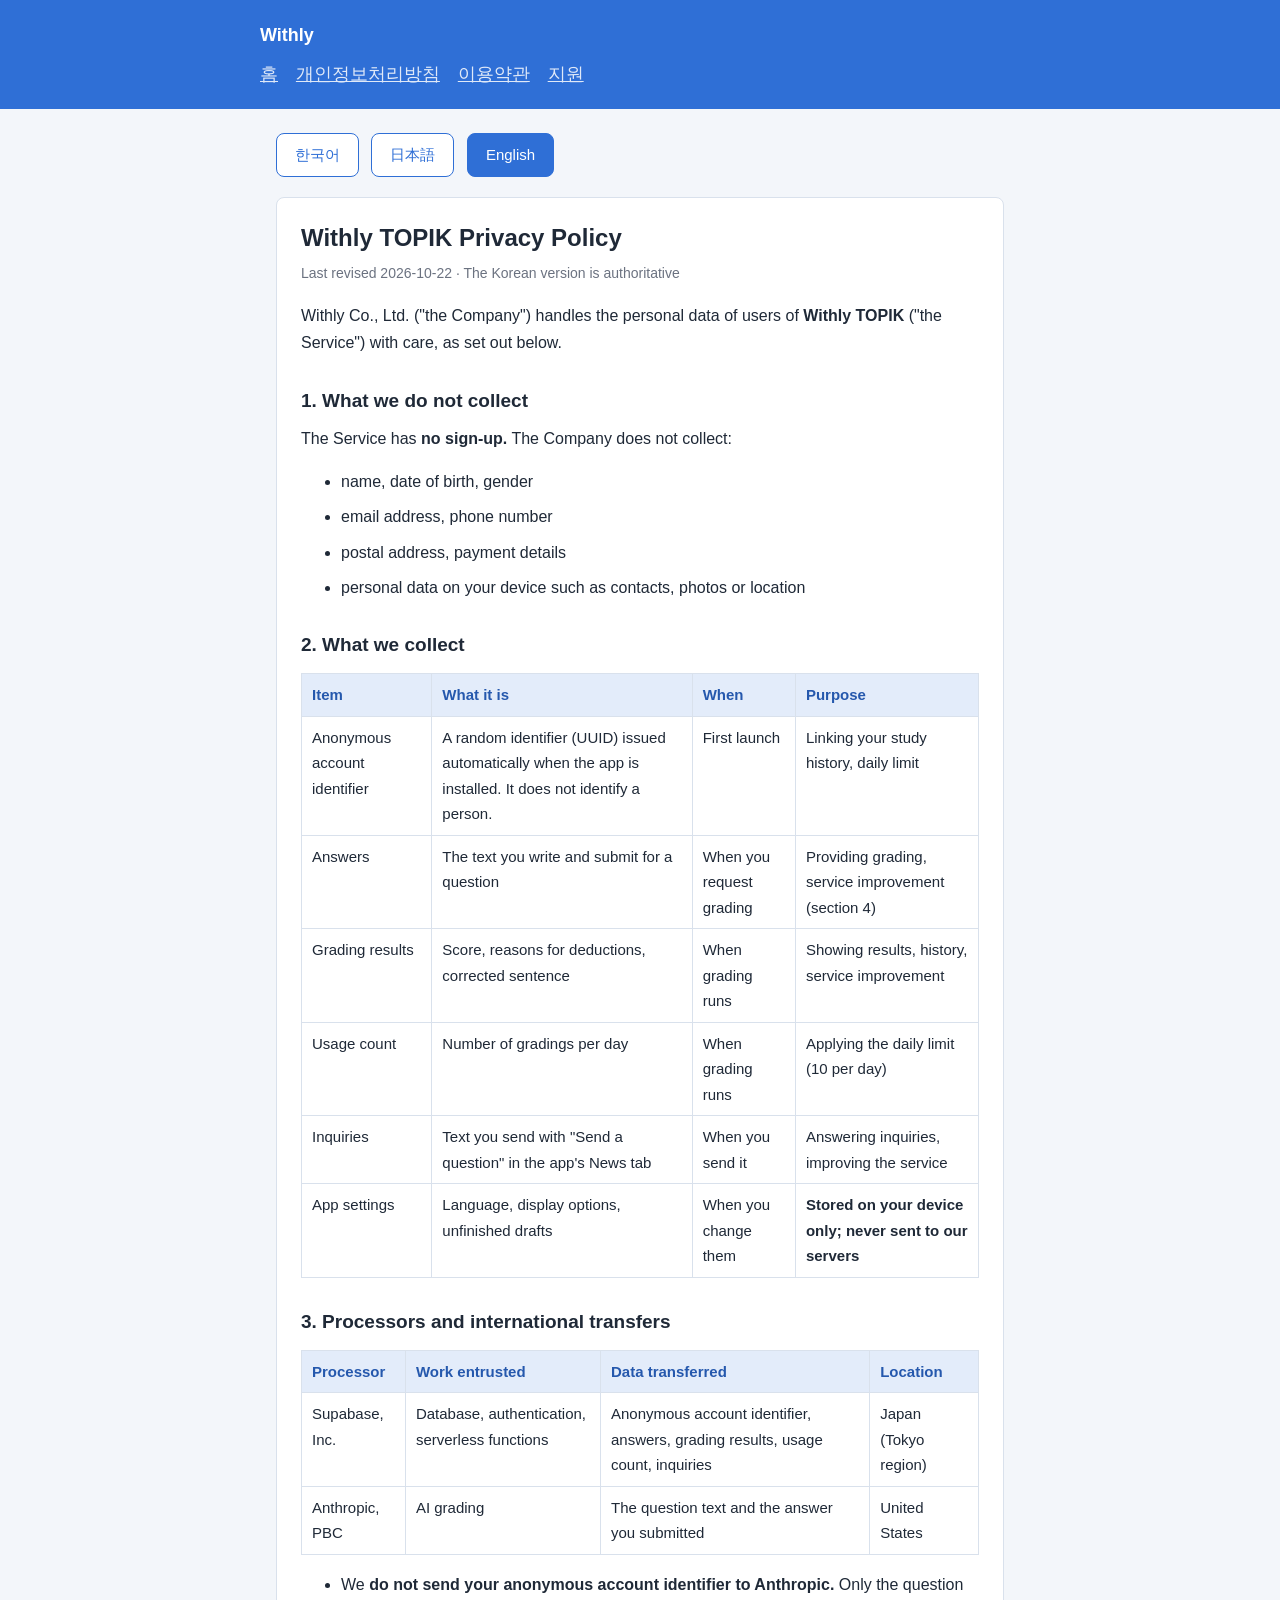
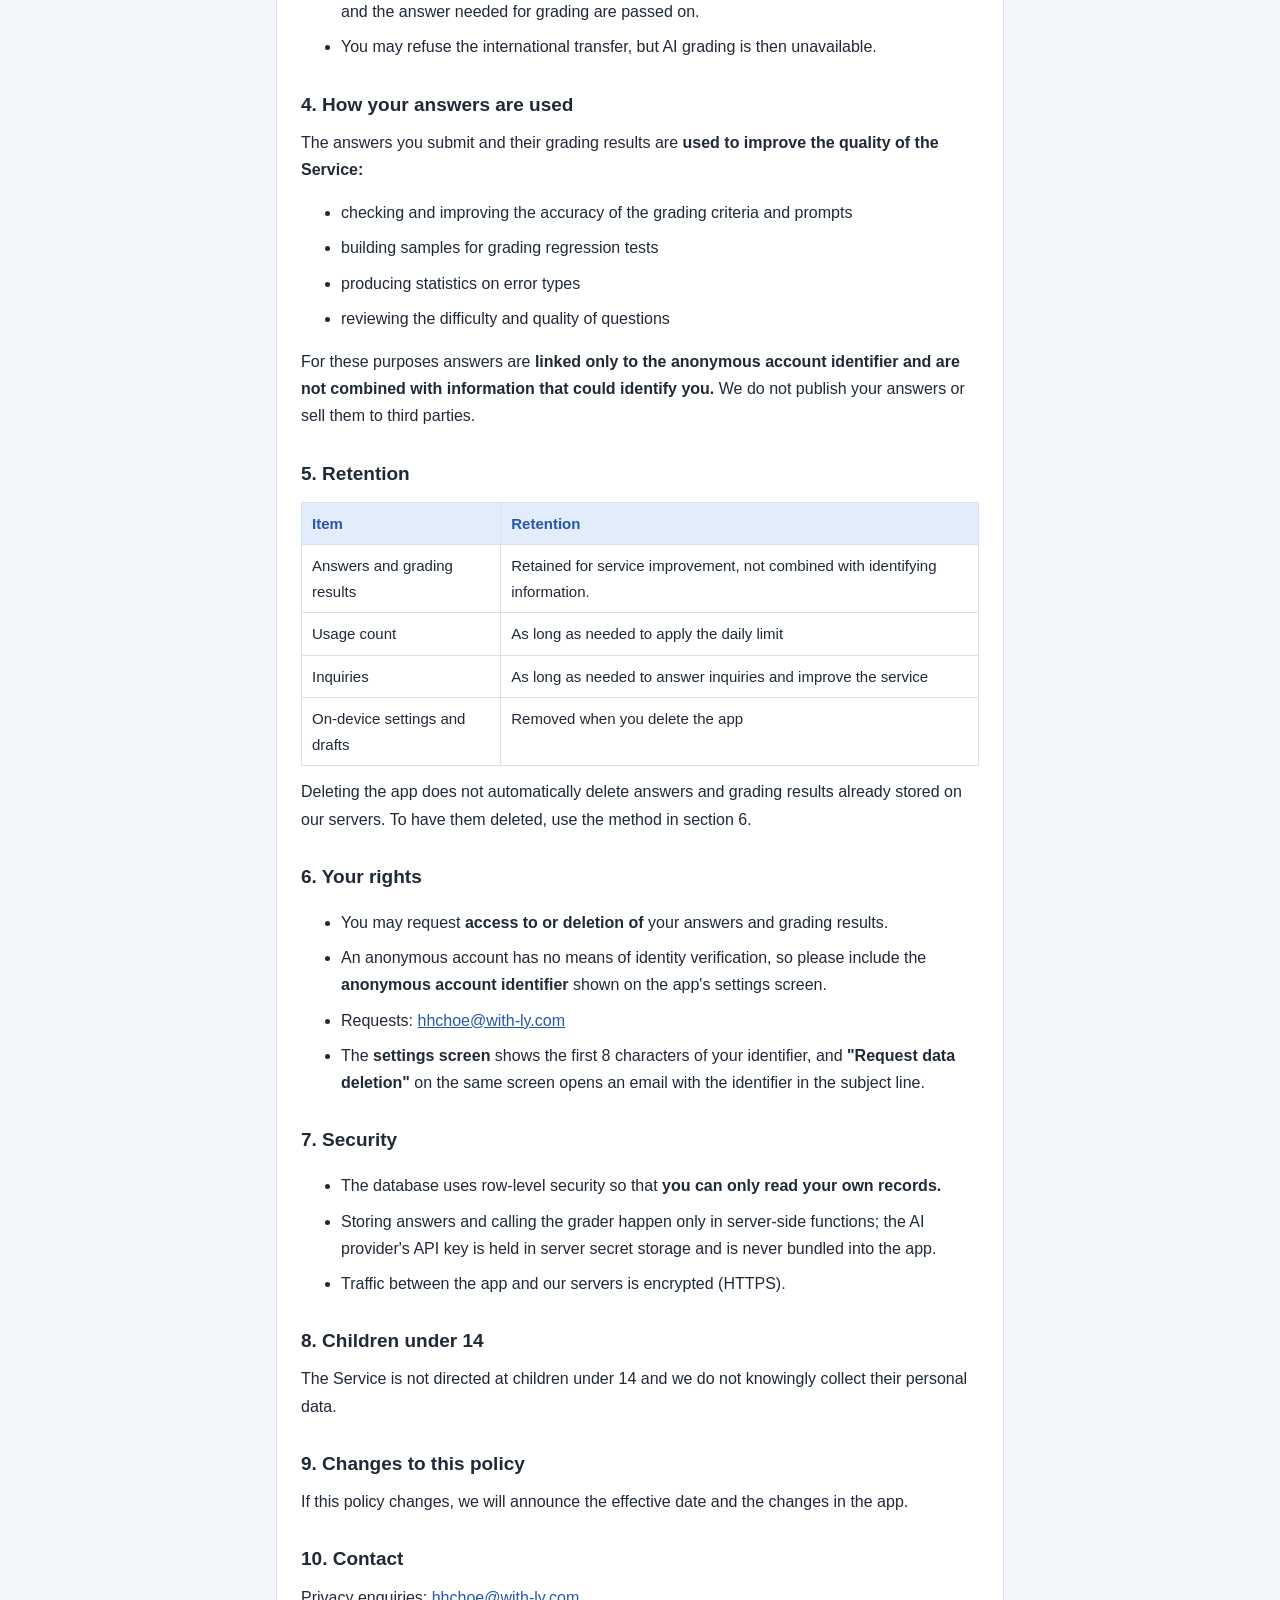
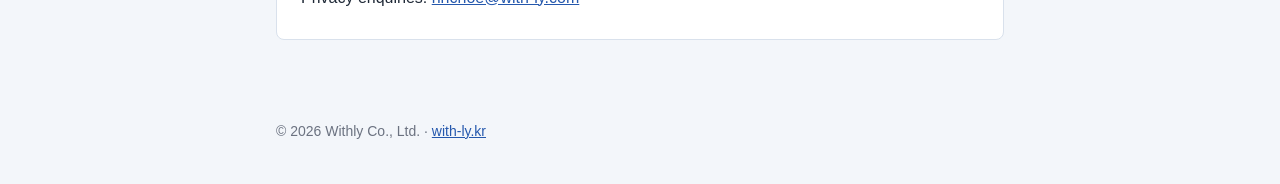
==== commit 3f7e9b91: "개인정보처리방침 — 수집 항목에 '문의 글'(앱 소식 탭 질문 보내기) 추가 · 위탁 이전 정보·보유 기간 · 개정일 2026-10-22 (ko·ja·en) Co-Authored-" ====
--- a/privacy.html
+++ b/privacy.html
@@ -29,7 +29,7 @@
 <!-- ───────────────────────── 한국어 (정본) ───────────────────────── -->
 <section data-lang="ko" lang="ko"><div class="card">
 <h1>Withly TOPIK 개인정보처리방침</h1>
-<p class="revised">최종 개정 2026-09-10</p>
+<p class="revised">최종 개정 2026-10-22</p>
 
 <p>주식회사 위슬리(이하 "회사")는 <strong>Withly TOPIK</strong>(이하 "서비스") 이용자의 개인정보를 소중히 다루며, 다음과 같이 처리합니다.</p>
 
@@ -49,13 +49,14 @@
 <tr><td>학습 답안</td><td>이용자가 문항에 작성해 제출한 글</td><td>채점 요청 시</td><td>채점 제공, 서비스 개선(4항)</td></tr>
 <tr><td>채점 결과</td><td>점수·감점 근거·교정문</td><td>채점 시</td><td>결과 표시, 기록 조회, 서비스 개선</td></tr>
 <tr><td>이용 횟수</td><td>날짜별 채점 횟수</td><td>채점 시</td><td>일일 한도(하루 10회) 적용</td></tr>
+<tr><td>문의 글</td><td>앱 소식 탭의 "질문 보내기"로 이용자가 보낸 글</td><td>보낼 때</td><td>문의 답변, 서비스 개선</td></tr>
 <tr><td>앱 설정</td><td>언어, 표기 옵션, 작성 중인 초안</td><td>설정·작성 시</td><td><strong>기기 안에만 저장하며 서버로 보내지 않습니다</strong></td></tr>
 </table>
 
 <h2>3. 처리 위탁과 국외 이전</h2>
 <table>
 <tr><th>수탁자</th><th>위탁 업무</th><th>이전되는 정보</th><th>보관 위치</th></tr>
-<tr><td>Supabase, Inc.</td><td>데이터베이스·인증·서버리스 함수 운영</td><td>익명 계정 식별자, 답안, 채점 결과, 이용 횟수</td><td>일본(도쿄 리전)</td></tr>
+<tr><td>Supabase, Inc.</td><td>데이터베이스·인증·서버리스 함수 운영</td><td>익명 계정 식별자, 답안, 채점 결과, 이용 횟수, 문의 글</td><td>일본(도쿄 리전)</td></tr>
 <tr><td>Anthropic, PBC</td><td>AI 채점 처리</td><td>문항 지문과 이용자가 제출한 답안</td><td>미국</td></tr>
 </table>
 <ul>
@@ -78,6 +79,7 @@
 <tr><th>항목</th><th>보유 기간</th></tr>
 <tr><td>학습 답안·채점 결과</td><td>서비스 개선 목적으로 보유하며, 개인 식별 정보와 결합하지 않습니다.</td></tr>
 <tr><td>이용 횟수</td><td>한도 관리 목적상 필요한 기간</td></tr>
+<tr><td>문의 글</td><td>문의 답변과 서비스 개선에 필요한 기간</td></tr>
 <tr><td>기기 내 설정·초안</td><td>앱 삭제 시 함께 사라집니다</td></tr>
 </table>
 <p>앱을 삭제해도 이미 서버에 저장된 답안과 채점 결과는 자동으로 삭제되지 않습니다. 삭제를 원하면 6항의 방법으로 요청해 주십시오.</p>
@@ -110,7 +112,7 @@
 <!-- ───────────────────────── 日本語 (訳・校正前) ───────────────────────── -->
 <section data-lang="ja" lang="ja" hidden><div class="card">
 <h1>Withly TOPIK プライバシーポリシー</h1>
-<p class="revised">最終改定 2026-09-10 · 韓国語版が正本です</p>
+<p class="revised">最終改定 2026-10-22 · 韓国語版が正本です</p>
 
 <p>株式会社ウィズリー(以下「当社」)は、<strong>Withly TOPIK</strong>(以下「本サービス」)をご利用の方の個人情報を大切に扱い、次のとおり取り扱います。</p>
 
@@ -130,13 +132,14 @@
 <tr><td>学習答案</td><td>利用者が問題に対して書いて提出した文章</td><td>採点リクエスト時</td><td>採点の提供、サービス改善(第4項)</td></tr>
 <tr><td>採点結果</td><td>点数・減点理由・添削文</td><td>採点時</td><td>結果の表示、記録の閲覧、サービス改善</td></tr>
 <tr><td>利用回数</td><td>日付ごとの採点回数</td><td>採点時</td><td>1日の上限(1日10回)の適用</td></tr>
+<tr><td>お問い合わせ文</td><td>アプリのお知らせタブ「質問を送る」から利用者が送った文章</td><td>送信時</td><td>お問い合わせへの回答、サービス改善</td></tr>
 <tr><td>アプリ設定</td><td>言語、表示オプション、書きかけの下書き</td><td>設定・作成時</td><td><strong>端末内にのみ保存し、サーバーへ送信しません</strong></td></tr>
 </table>
 
 <h2>3. 業務委託と国外移転</h2>
 <table>
 <tr><th>委託先</th><th>委託業務</th><th>移転される情報</th><th>保管場所</th></tr>
-<tr><td>Supabase, Inc.</td><td>データベース・認証・サーバーレス関数の運用</td><td>匿名アカウント識別子、答案、採点結果、利用回数</td><td>日本(東京リージョン)</td></tr>
+<tr><td>Supabase, Inc.</td><td>データベース・認証・サーバーレス関数の運用</td><td>匿名アカウント識別子、答案、採点結果、利用回数、お問い合わせ文</td><td>日本(東京リージョン)</td></tr>
 <tr><td>Anthropic, PBC</td><td>AI採点の処理</td><td>問題文と利用者が提出した答案</td><td>米国</td></tr>
 </table>
 <ul>
@@ -159,6 +162,7 @@
 <tr><th>項目</th><th>保有期間</th></tr>
 <tr><td>学習答案・採点結果</td><td>サービス改善の目的で保有し、個人を特定できる情報と結合しません。</td></tr>
 <tr><td>利用回数</td><td>上限管理の目的上必要な期間</td></tr>
+<tr><td>お問い合わせ文</td><td>お問い合わせへの回答とサービス改善に必要な期間</td></tr>
 <tr><td>端末内の設定・下書き</td><td>アプリの削除とともに消えます</td></tr>
 </table>
 <p>アプリを削除しても、すでにサーバーに保存された答案と採点結果は自動的には削除されません。削除をご希望の場合は第6項の方法でご請求ください。</p>
@@ -191,7 +195,7 @@
 <!-- ───────────────────────── English (translation) ───────────────────────── -->
 <section data-lang="en" lang="en" hidden><div class="card">
 <h1>Withly TOPIK Privacy Policy</h1>
-<p class="revised">Last revised 2026-09-10 · The Korean version is authoritative</p>
+<p class="revised">Last revised 2026-10-22 · The Korean version is authoritative</p>
 
 <p>Withly Co., Ltd. ("the Company") handles the personal data of users of <strong>Withly TOPIK</strong> ("the Service") with care, as set out below.</p>
 
@@ -211,13 +215,14 @@
 <tr><td>Answers</td><td>The text you write and submit for a question</td><td>When you request grading</td><td>Providing grading, service improvement (section 4)</td></tr>
 <tr><td>Grading results</td><td>Score, reasons for deductions, corrected sentence</td><td>When grading runs</td><td>Showing results, history, service improvement</td></tr>
 <tr><td>Usage count</td><td>Number of gradings per day</td><td>When grading runs</td><td>Applying the daily limit (10 per day)</td></tr>
+<tr><td>Inquiries</td><td>Text you send with "Send a question" in the app's News tab</td><td>When you send it</td><td>Answering inquiries, improving the service</td></tr>
 <tr><td>App settings</td><td>Language, display options, unfinished drafts</td><td>When you change them</td><td><strong>Stored on your device only; never sent to our servers</strong></td></tr>
 </table>
 
 <h2>3. Processors and international transfers</h2>
 <table>
 <tr><th>Processor</th><th>Work entrusted</th><th>Data transferred</th><th>Location</th></tr>
-<tr><td>Supabase, Inc.</td><td>Database, authentication, serverless functions</td><td>Anonymous account identifier, answers, grading results, usage count</td><td>Japan (Tokyo region)</td></tr>
+<tr><td>Supabase, Inc.</td><td>Database, authentication, serverless functions</td><td>Anonymous account identifier, answers, grading results, usage count, inquiries</td><td>Japan (Tokyo region)</td></tr>
 <tr><td>Anthropic, PBC</td><td>AI grading</td><td>The question text and the answer you submitted</td><td>United States</td></tr>
 </table>
 <ul>
@@ -240,6 +245,7 @@
 <tr><th>Item</th><th>Retention</th></tr>
 <tr><td>Answers and grading results</td><td>Retained for service improvement, not combined with identifying information.</td></tr>
 <tr><td>Usage count</td><td>As long as needed to apply the daily limit</td></tr>
+<tr><td>Inquiries</td><td>As long as needed to answer inquiries and improve the service</td></tr>
 <tr><td>On-device settings and drafts</td><td>Removed when you delete the app</td></tr>
 </table>
 <p>Deleting the app does not automatically delete answers and grading results already stored on our servers. To have them deleted, use the method in section 6.</p>
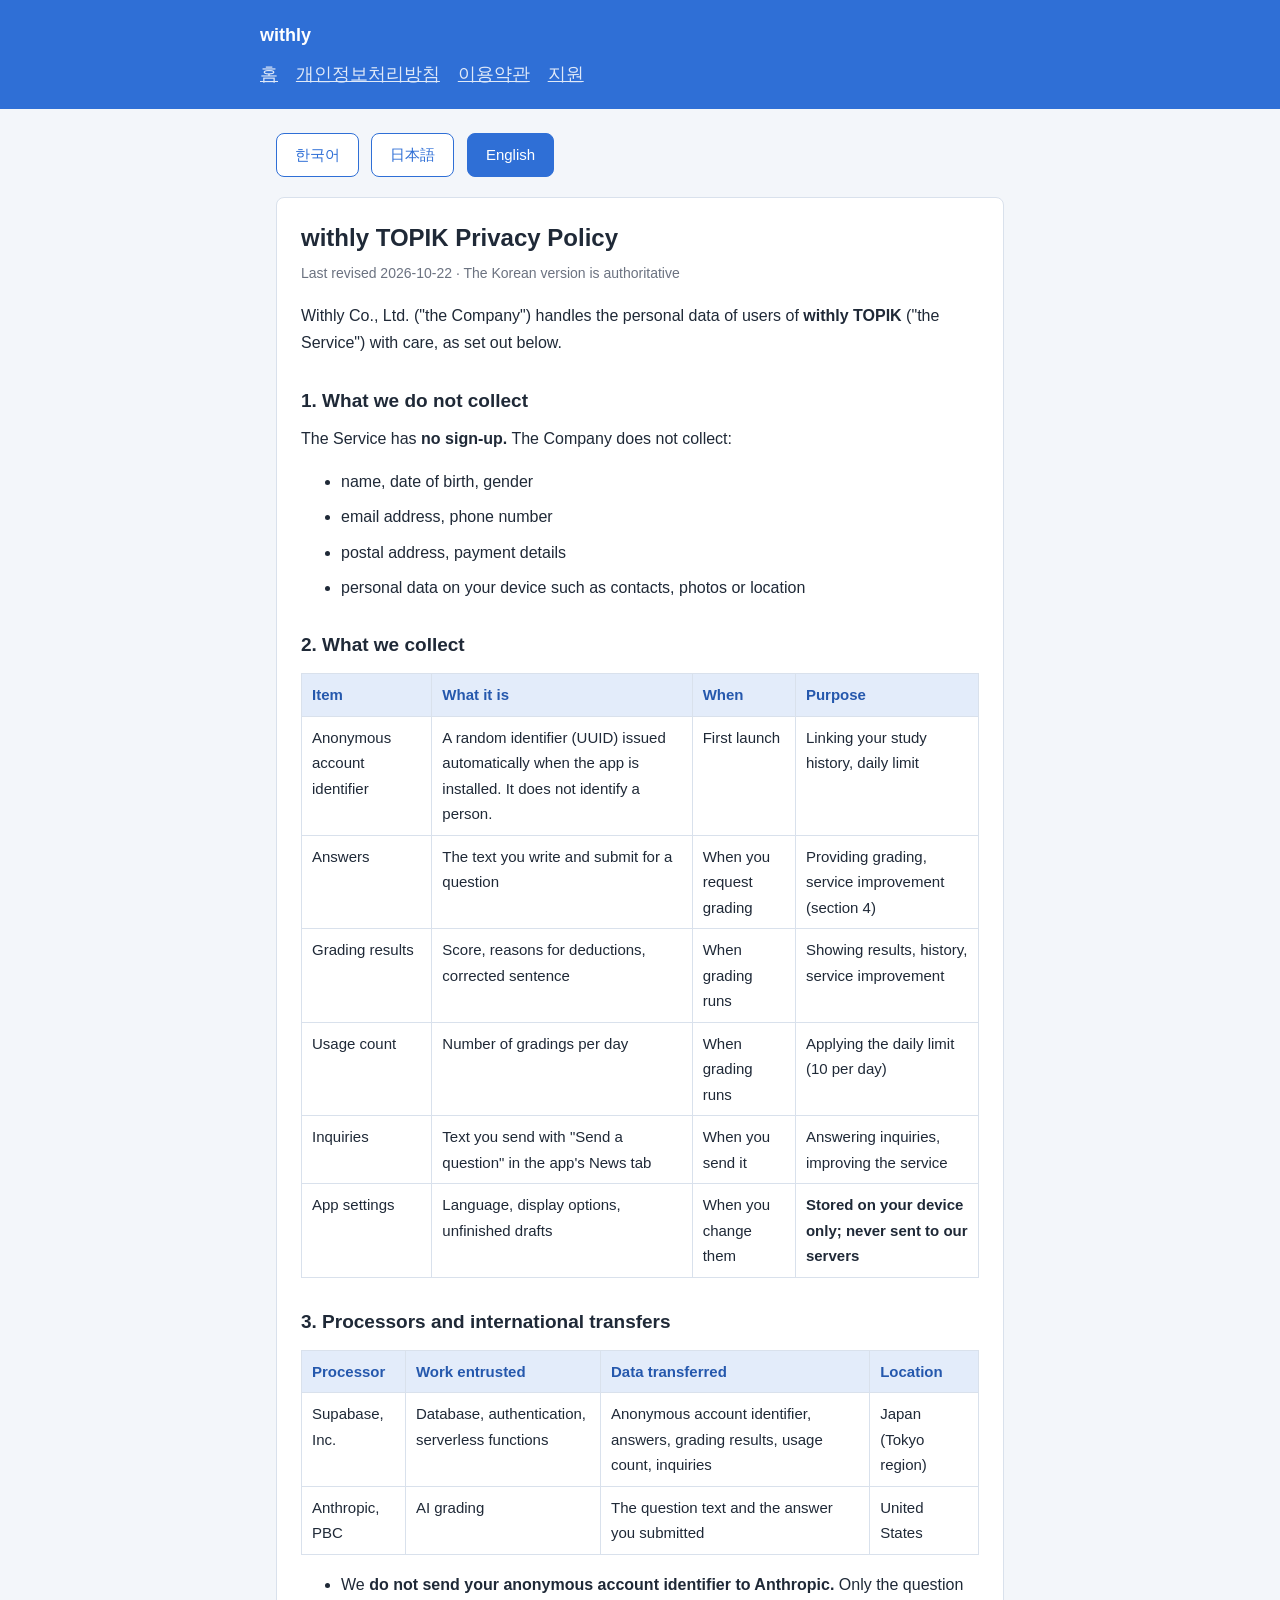
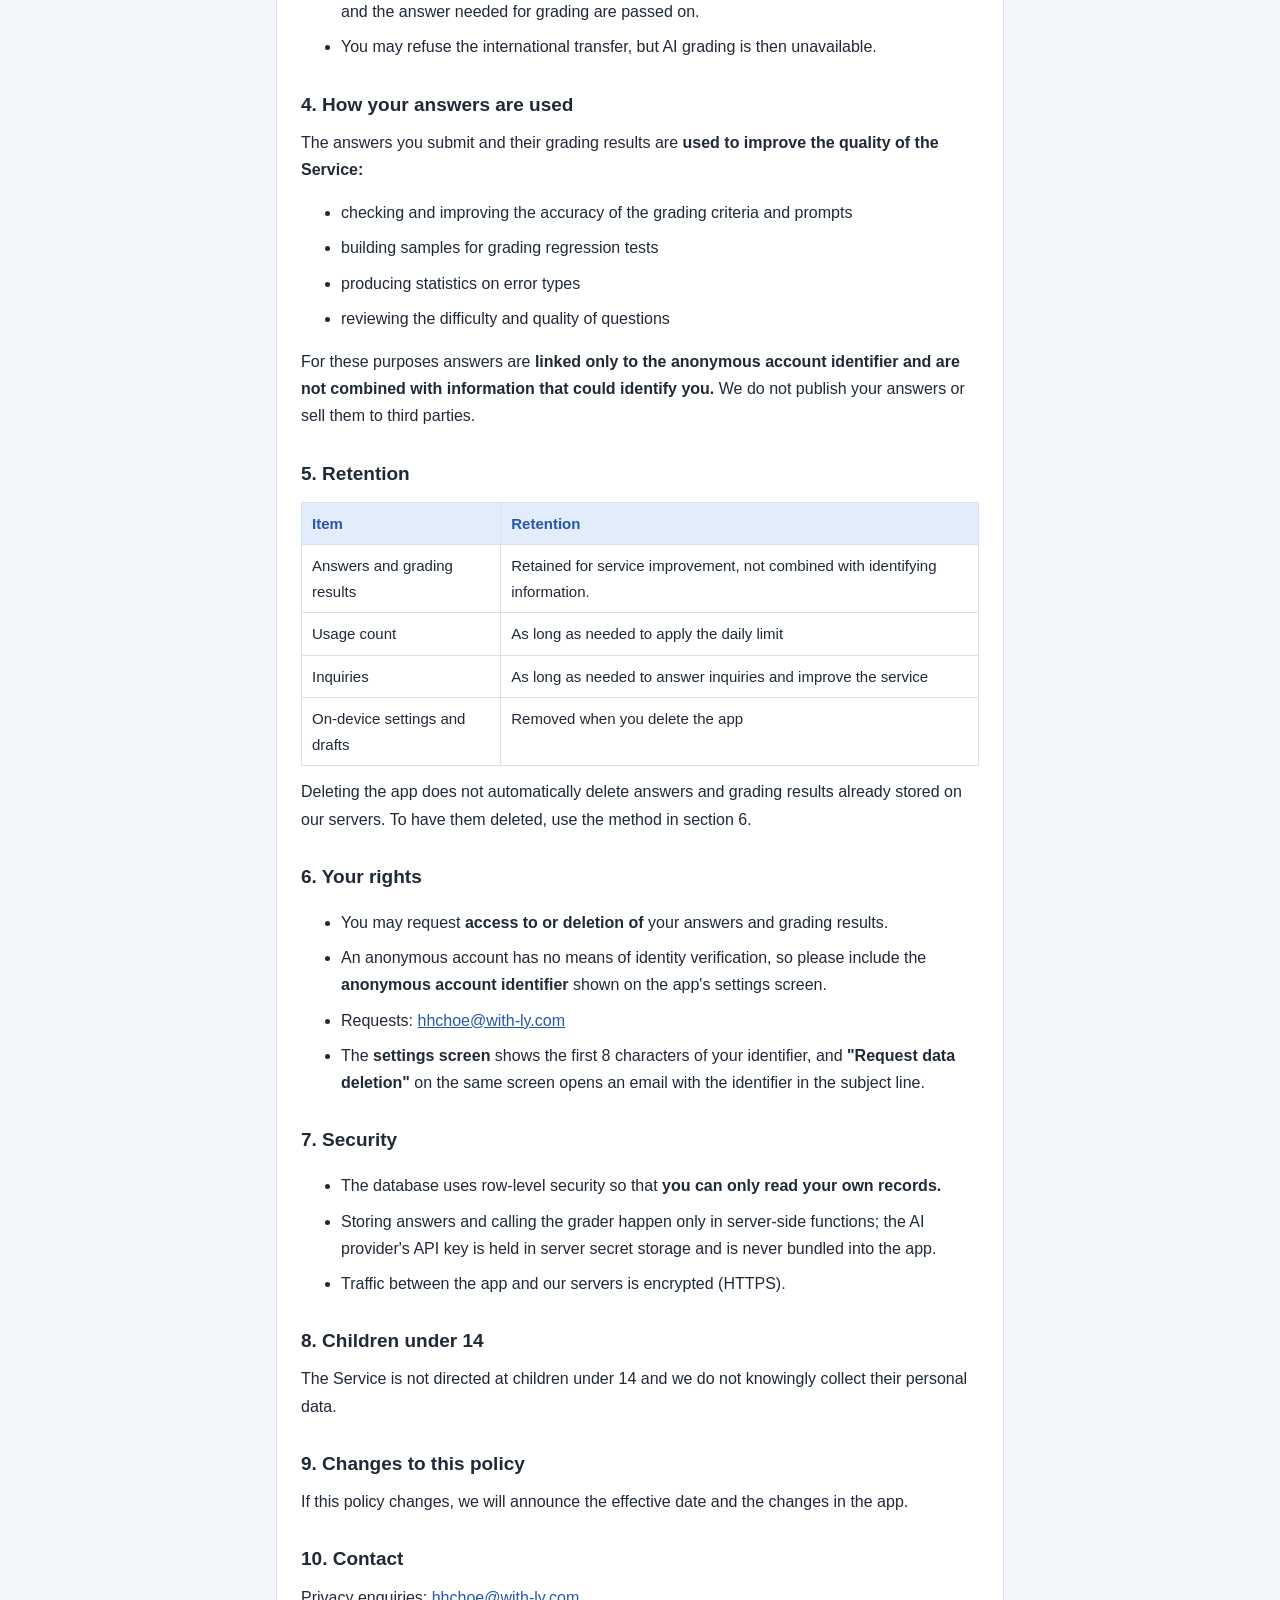
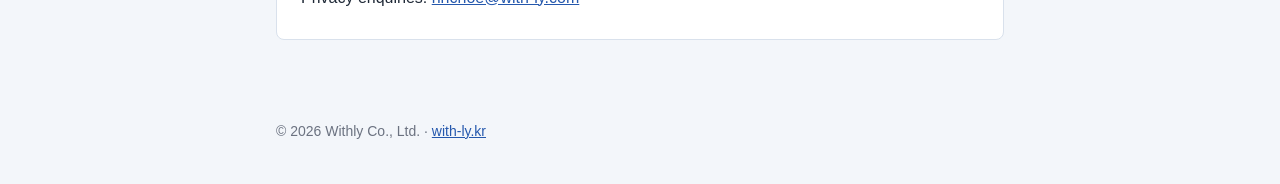
==== commit d2b4e3ce: "서비스 이름 소문자 표기 withly TOPIK · 상단 로고 글자 withly (법인명 Withly Co., Ltd.는 그대로) Co-Authored-By: Claude Opus" ====
--- a/privacy.html
+++ b/privacy.html
@@ -4,14 +4,14 @@
 <meta charset="utf-8">
 <meta name="viewport" content="width=device-width, initial-scale=1">
 <title>개인정보처리방침 — 주식회사 위슬리</title>
-<meta name="description" content="Withly TOPIK 개인정보처리방침 — 수집 항목, 처리 위탁, 답안 활용, 이용자 권리.">
+<meta name="description" content="withly TOPIK 개인정보처리방침 — 수집 항목, 처리 위탁, 답안 활용, 이용자 권리.">
 <meta property="og:title" content="개인정보처리방침 — 주식회사 위슬리">
 <link rel="icon" href="favicon.svg" type="image/svg+xml">
 <link rel="stylesheet" href="style.css">
 </head>
 <body>
 <header><div class="wrap">
-  <a href="./">Withly</a>
+  <a href="./">withly</a>
   <nav>
     <a href="./">홈</a>
     <a href="privacy.html">개인정보처리방침</a>
@@ -28,10 +28,10 @@
 
 <!-- ───────────────────────── 한국어 (정본) ───────────────────────── -->
 <section data-lang="ko" lang="ko"><div class="card">
-<h1>Withly TOPIK 개인정보처리방침</h1>
+<h1>withly TOPIK 개인정보처리방침</h1>
 <p class="revised">최종 개정 2026-10-22</p>
 
-<p>주식회사 위슬리(이하 "회사")는 <strong>Withly TOPIK</strong>(이하 "서비스") 이용자의 개인정보를 소중히 다루며, 다음과 같이 처리합니다.</p>
+<p>주식회사 위슬리(이하 "회사")는 <strong>withly TOPIK</strong>(이하 "서비스") 이용자의 개인정보를 소중히 다루며, 다음과 같이 처리합니다.</p>
 
 <h2>1. 회사가 수집하지 않는 것</h2>
 <p>서비스는 <strong>회원가입이 없습니다.</strong> 회사는 다음을 수집하지 않습니다.</p>
@@ -111,10 +111,10 @@
 
 <!-- ───────────────────────── 日本語 (訳・校正前) ───────────────────────── -->
 <section data-lang="ja" lang="ja" hidden><div class="card">
-<h1>Withly TOPIK プライバシーポリシー</h1>
+<h1>withly TOPIK プライバシーポリシー</h1>
 <p class="revised">最終改定 2026-10-22 · 韓国語版が正本です</p>
 
-<p>株式会社ウィズリー(以下「当社」)は、<strong>Withly TOPIK</strong>(以下「本サービス」)をご利用の方の個人情報を大切に扱い、次のとおり取り扱います。</p>
+<p>株式会社ウィズリー(以下「当社」)は、<strong>withly TOPIK</strong>(以下「本サービス」)をご利用の方の個人情報を大切に扱い、次のとおり取り扱います。</p>
 
 <h2>1. 当社が取得しないもの</h2>
 <p>本サービスに<strong>会員登録はありません。</strong>当社は次の情報を取得しません。</p>
@@ -194,10 +194,10 @@
 
 <!-- ───────────────────────── English (translation) ───────────────────────── -->
 <section data-lang="en" lang="en" hidden><div class="card">
-<h1>Withly TOPIK Privacy Policy</h1>
+<h1>withly TOPIK Privacy Policy</h1>
 <p class="revised">Last revised 2026-10-22 · The Korean version is authoritative</p>
 
-<p>Withly Co., Ltd. ("the Company") handles the personal data of users of <strong>Withly TOPIK</strong> ("the Service") with care, as set out below.</p>
+<p>Withly Co., Ltd. ("the Company") handles the personal data of users of <strong>withly TOPIK</strong> ("the Service") with care, as set out below.</p>
 
 <h2>1. What we do not collect</h2>
 <p>The Service has <strong>no sign-up.</strong> The Company does not collect:</p>
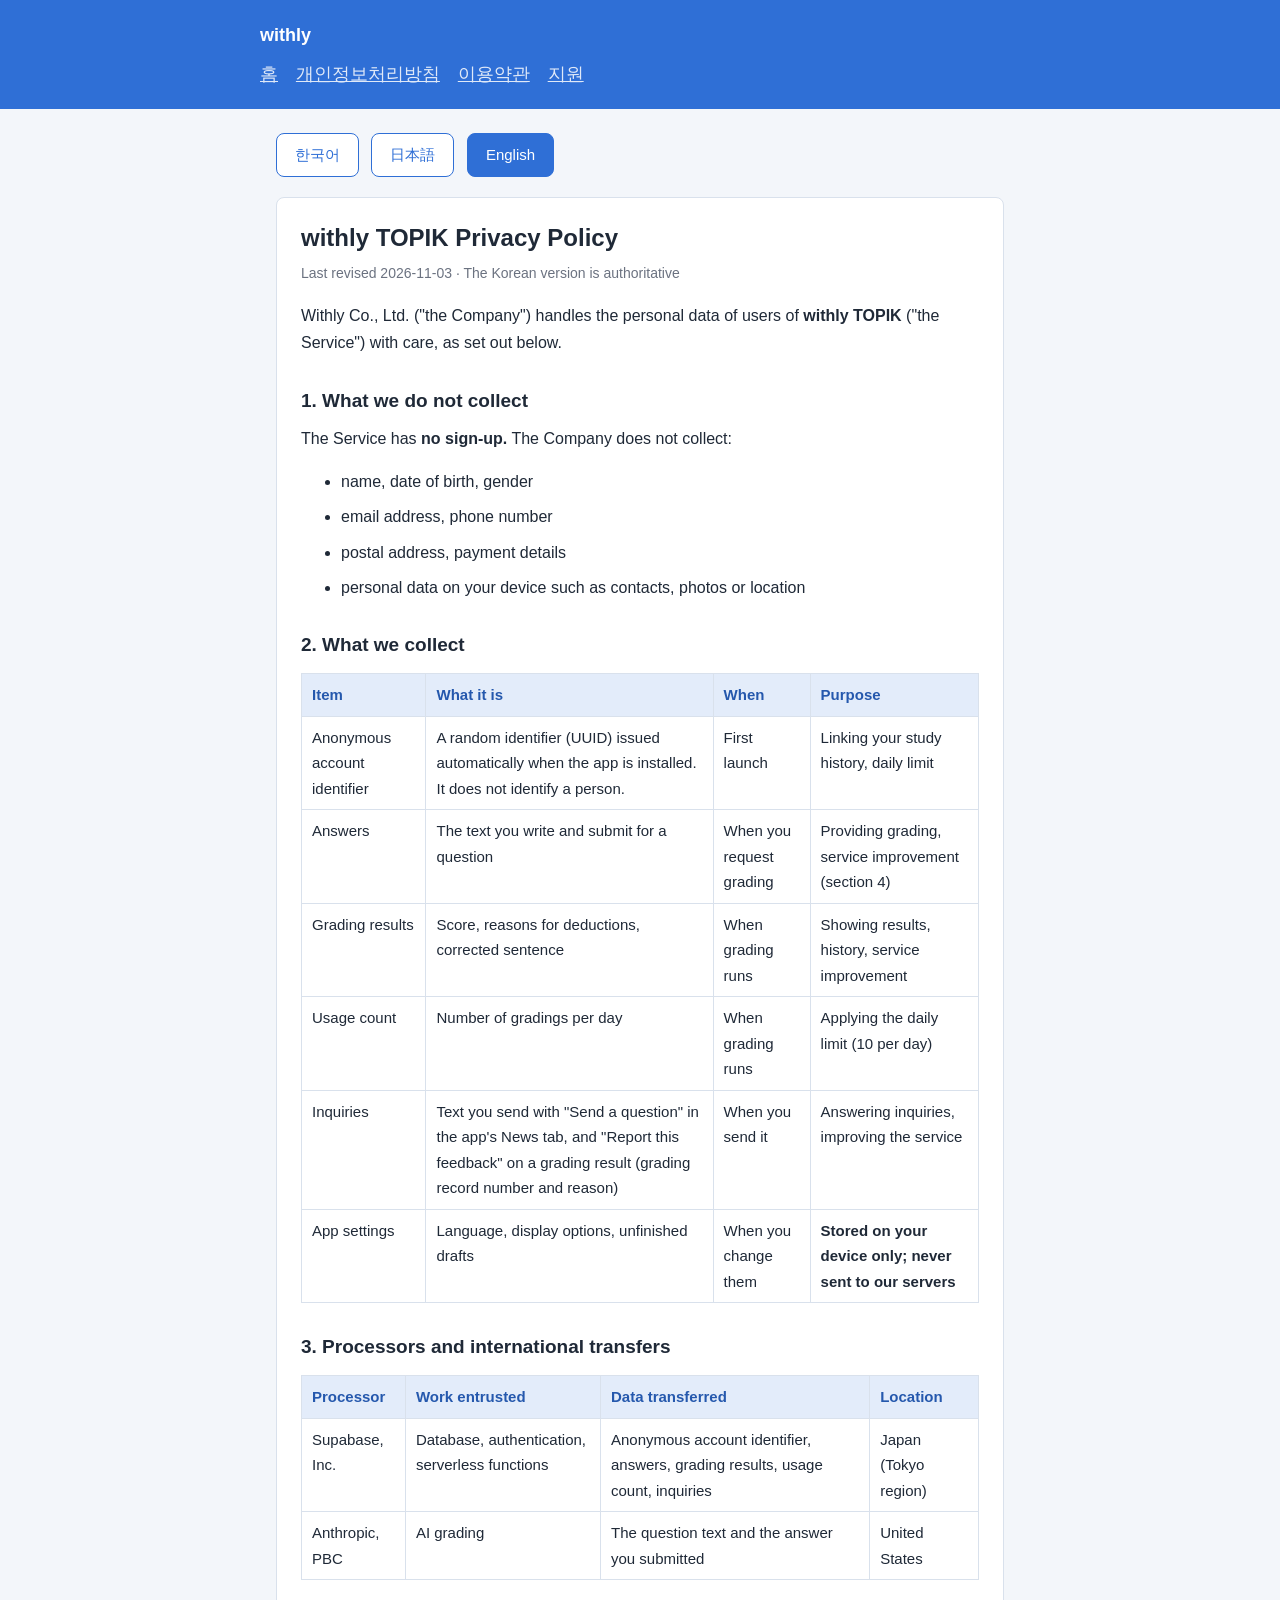
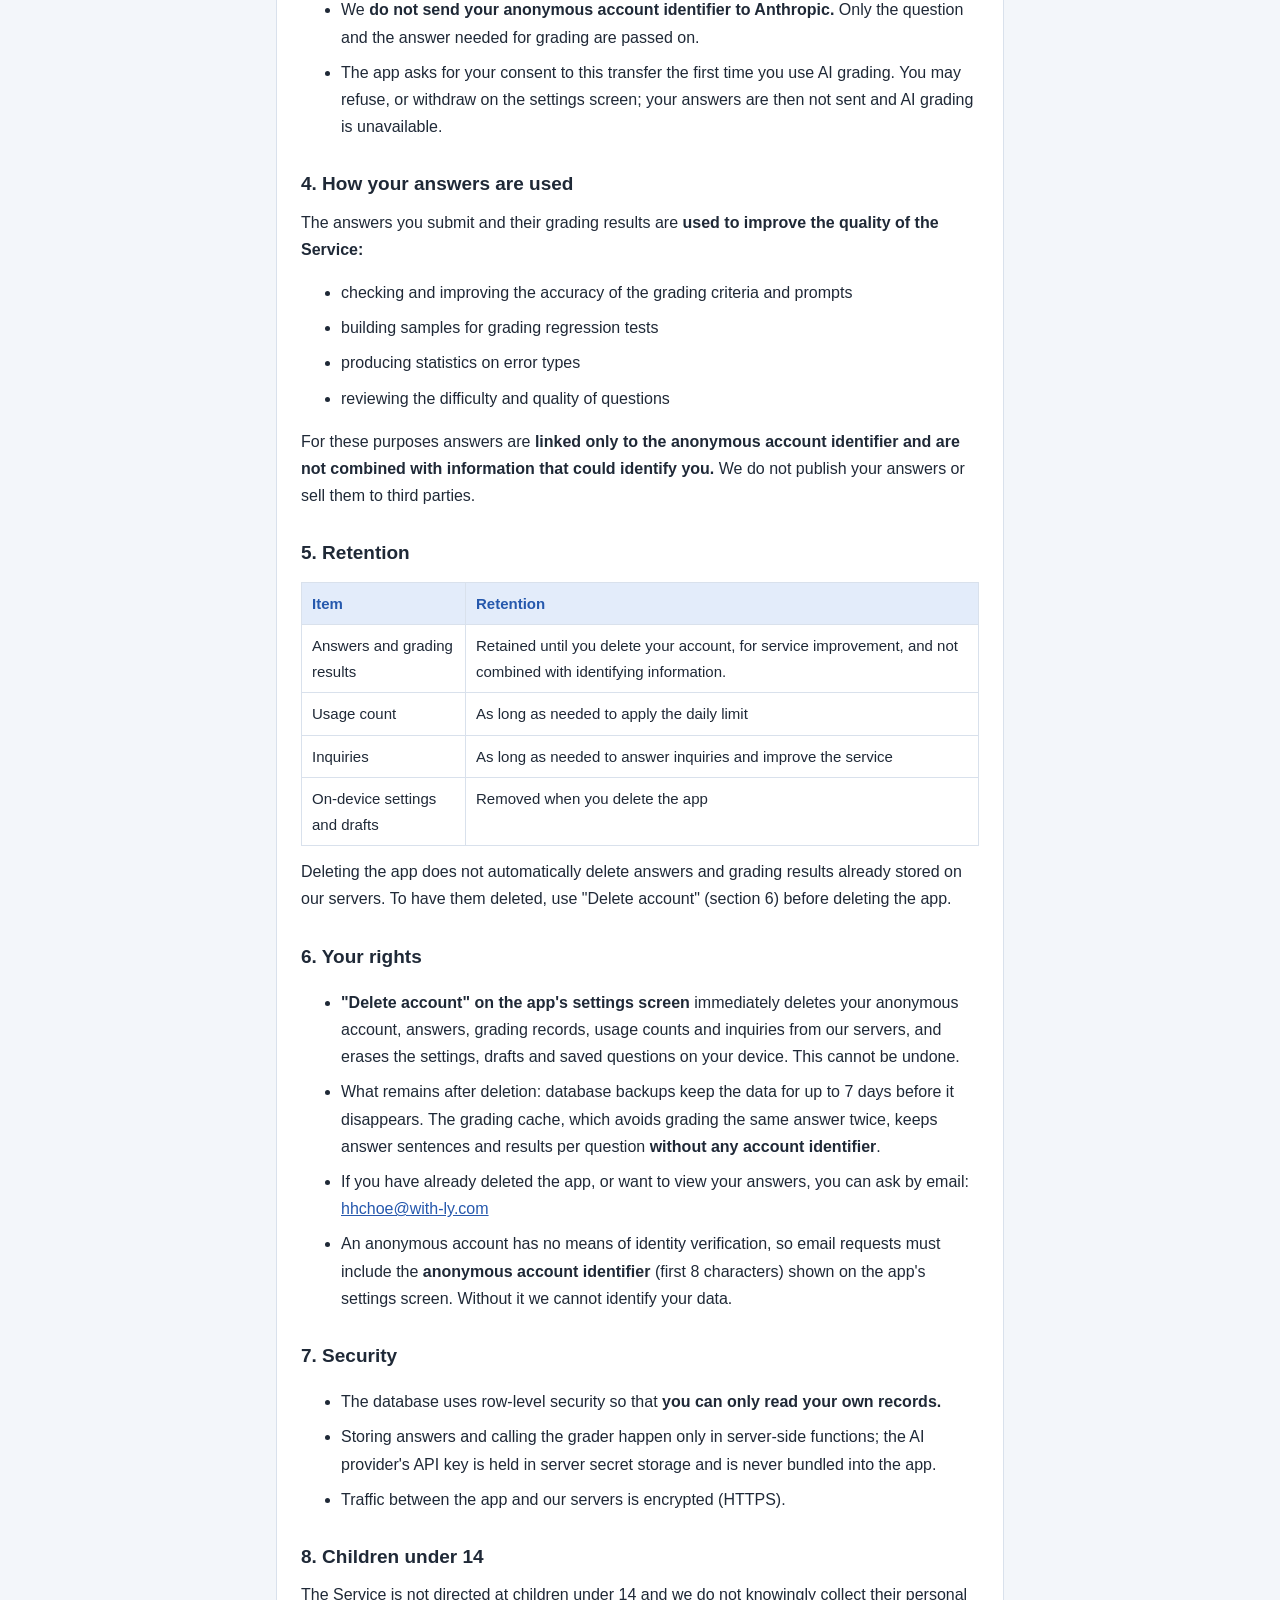
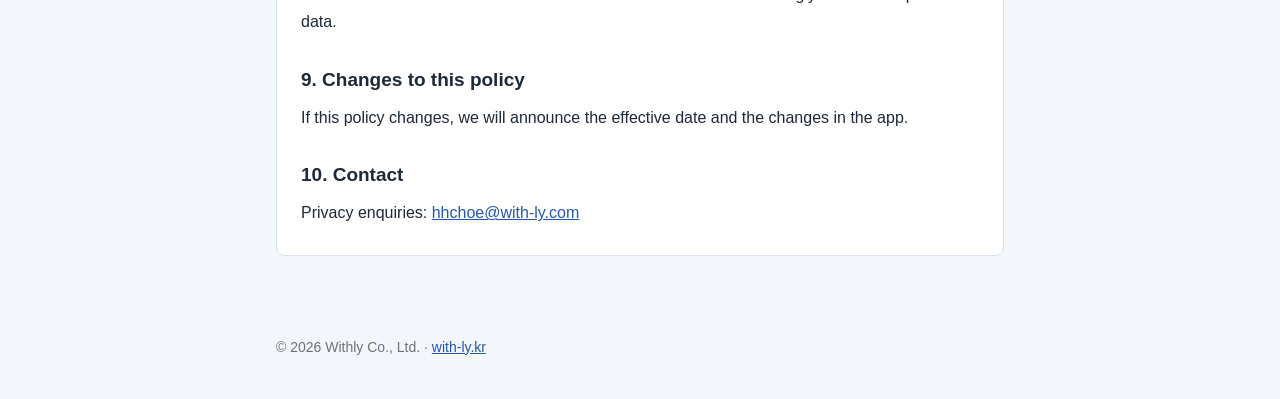
==== commit ab47cfb7: "개인정보처리방침·지원 — 앱 안 계정 삭제, AI 전송 동의, 첨삭 신고 반영(1.0.1 제출 때 공개) Co-Authored-By: Claude Opus 5.5 <noreply@" ====
--- a/privacy.html
+++ b/privacy.html
@@ -29,7 +29,7 @@
 <!-- ───────────────────────── 한국어 (정본) ───────────────────────── -->
 <section data-lang="ko" lang="ko"><div class="card">
 <h1>withly TOPIK 개인정보처리방침</h1>
-<p class="revised">최종 개정 2026-10-22</p>
+<p class="revised">최종 개정 2026-11-03</p>
 
 <p>주식회사 위슬리(이하 "회사")는 <strong>withly TOPIK</strong>(이하 "서비스") 이용자의 개인정보를 소중히 다루며, 다음과 같이 처리합니다.</p>
 
@@ -49,7 +49,7 @@
 <tr><td>학습 답안</td><td>이용자가 문항에 작성해 제출한 글</td><td>채점 요청 시</td><td>채점 제공, 서비스 개선(4항)</td></tr>
 <tr><td>채점 결과</td><td>점수·감점 근거·교정문</td><td>채점 시</td><td>결과 표시, 기록 조회, 서비스 개선</td></tr>
 <tr><td>이용 횟수</td><td>날짜별 채점 횟수</td><td>채점 시</td><td>일일 한도(하루 10회) 적용</td></tr>
-<tr><td>문의 글</td><td>앱 소식 탭의 "질문 보내기"로 이용자가 보낸 글</td><td>보낼 때</td><td>문의 답변, 서비스 개선</td></tr>
+<tr><td>문의 글</td><td>앱 소식 탭의 "질문 보내기"로 이용자가 보낸 글, 채점 결과의 "첨삭 신고"(채점 기록 번호와 사유)</td><td>보낼 때</td><td>문의 답변, 서비스 개선</td></tr>
 <tr><td>앱 설정</td><td>언어, 표기 옵션, 작성 중인 초안</td><td>설정·작성 시</td><td><strong>기기 안에만 저장하며 서버로 보내지 않습니다</strong></td></tr>
 </table>
 
@@ -61,7 +61,7 @@
 </table>
 <ul>
   <li>Anthropic에는 <strong>익명 계정 식별자를 보내지 않습니다.</strong> 채점에 필요한 문항과 답안만 전달합니다.</li>
-  <li>이용자는 국외 이전을 거부할 수 있으나, 거부하면 AI 채점 기능을 이용할 수 없습니다.</li>
+  <li>AI 채점을 처음 쓸 때 앱에서 이 전송에 대한 동의를 받습니다. 거부하거나 설정 화면에서 철회할 수 있으며, 그러면 답안을 보내지 않고 AI 채점 기능을 이용할 수 없습니다.</li>
 </ul>
 
 <h2>4. 학습 답안의 활용</h2>
@@ -77,19 +77,19 @@
 <h2>5. 보유 기간</h2>
 <table>
 <tr><th>항목</th><th>보유 기간</th></tr>
-<tr><td>학습 답안·채점 결과</td><td>서비스 개선 목적으로 보유하며, 개인 식별 정보와 결합하지 않습니다.</td></tr>
+<tr><td>학습 답안·채점 결과</td><td>계정을 삭제할 때까지 서비스 개선 목적으로 보유하며, 개인 식별 정보와 결합하지 않습니다.</td></tr>
 <tr><td>이용 횟수</td><td>한도 관리 목적상 필요한 기간</td></tr>
 <tr><td>문의 글</td><td>문의 답변과 서비스 개선에 필요한 기간</td></tr>
 <tr><td>기기 내 설정·초안</td><td>앱 삭제 시 함께 사라집니다</td></tr>
 </table>
-<p>앱을 삭제해도 이미 서버에 저장된 답안과 채점 결과는 자동으로 삭제되지 않습니다. 삭제를 원하면 6항의 방법으로 요청해 주십시오.</p>
+<p>앱을 삭제해도 이미 서버에 저장된 답안과 채점 결과는 자동으로 삭제되지 않습니다. 삭제를 원하면 앱을 지우기 전에 6항의 "계정 삭제"를 이용해 주십시오.</p>
 
 <h2>6. 이용자의 권리</h2>
 <ul>
-  <li>이용자는 자신의 답안과 채점 결과의 <strong>열람·삭제</strong>를 요청할 수 있습니다.</li>
-  <li>익명 계정에는 본인 확인 수단이 없으므로, 요청 시 앱 설정 화면에서 확인할 수 있는 <strong>익명 계정 식별자</strong>를 함께 알려 주셔야 합니다.</li>
-  <li>요청 접수처: <a href="mailto:hhchoe@with-ly.com">hhchoe@with-ly.com</a></li>
-  <li>앱의 <strong>설정 화면</strong>에 익명 계정 식별자(앞 8자)가 표시되며, 같은 화면의 <strong>"데이터 삭제 요청"</strong>을 누르면 식별자가 제목에 담긴 메일이 열립니다.</li>
+  <li>앱의 <strong>설정 화면 "계정 삭제"</strong>를 누르면 익명 계정, 답안, 채점 기록, 이용 횟수, 문의 글이 서버에서 바로 삭제되고, 기기의 설정·초안·저장한 문제도 지워집니다. 되돌릴 수 없습니다.</li>
+  <li>삭제 뒤에도 남는 것: 데이터베이스 백업에는 최대 7일 남았다가 사라집니다. 같은 답안을 다시 채점하지 않으려고 두는 채점 캐시에는 <strong>계정 식별자 없이</strong> 문항별 답안 문장과 채점 결과가 남습니다.</li>
+  <li>앱을 이미 지웠거나 답안 열람을 원하면 메일로 요청할 수 있습니다. 접수처: <a href="mailto:hhchoe@with-ly.com">hhchoe@with-ly.com</a></li>
+  <li>익명 계정에는 본인 확인 수단이 없으므로, 메일로 요청할 때는 앱 설정 화면에 표시되는 <strong>익명 계정 식별자</strong>(앞 8자)를 함께 알려 주셔야 합니다. 식별자를 모르면 대상을 특정할 수 없습니다.</li>
 </ul>
 
 <h2>7. 안전 조치</h2>
@@ -112,7 +112,7 @@
 <!-- ───────────────────────── 日本語 (訳・校正前) ───────────────────────── -->
 <section data-lang="ja" lang="ja" hidden><div class="card">
 <h1>withly TOPIK プライバシーポリシー</h1>
-<p class="revised">最終改定 2026-10-22 · 韓国語版が正本です</p>
+<p class="revised">最終改定 2026-11-03 · 韓国語版が正本です</p>
 
 <p>株式会社ウィズリー(以下「当社」)は、<strong>withly TOPIK</strong>(以下「本サービス」)をご利用の方の個人情報を大切に扱い、次のとおり取り扱います。</p>
 
@@ -132,7 +132,7 @@
 <tr><td>学習答案</td><td>利用者が問題に対して書いて提出した文章</td><td>採点リクエスト時</td><td>採点の提供、サービス改善(第4項)</td></tr>
 <tr><td>採点結果</td><td>点数・減点理由・添削文</td><td>採点時</td><td>結果の表示、記録の閲覧、サービス改善</td></tr>
 <tr><td>利用回数</td><td>日付ごとの採点回数</td><td>採点時</td><td>1日の上限(1日10回)の適用</td></tr>
-<tr><td>お問い合わせ文</td><td>アプリのお知らせタブ「質問を送る」から利用者が送った文章</td><td>送信時</td><td>お問い合わせへの回答、サービス改善</td></tr>
+<tr><td>お問い合わせ文</td><td>アプリのお知らせタブ「質問を送る」から利用者が送った文章、採点結果の「添削を報告」(採点記録の番号と理由)</td><td>送信時</td><td>お問い合わせへの回答、サービス改善</td></tr>
 <tr><td>アプリ設定</td><td>言語、表示オプション、書きかけの下書き</td><td>設定・作成時</td><td><strong>端末内にのみ保存し、サーバーへ送信しません</strong></td></tr>
 </table>
 
@@ -144,7 +144,7 @@
 </table>
 <ul>
   <li>Anthropicへは<strong>匿名アカウント識別子を送信しません。</strong>採点に必要な問題文と答案のみを渡します。</li>
-  <li>国外移転を拒否することはできますが、その場合はAI採点機能をご利用いただけません。</li>
+  <li>AI採点を初めて使うときに、アプリでこの送信への同意を確認します。拒否することも、設定画面で撤回することもでき、その場合は答案を送信せず、AI採点機能は利用できません。</li>
 </ul>
 
 <h2>4. 学習答案の利用</h2>
@@ -160,19 +160,19 @@
 <h2>5. 保有期間</h2>
 <table>
 <tr><th>項目</th><th>保有期間</th></tr>
-<tr><td>学習答案・採点結果</td><td>サービス改善の目的で保有し、個人を特定できる情報と結合しません。</td></tr>
+<tr><td>学習答案・採点結果</td><td>アカウントを削除するまでサービス改善の目的で保有し、個人を特定できる情報と結合しません。</td></tr>
 <tr><td>利用回数</td><td>上限管理の目的上必要な期間</td></tr>
 <tr><td>お問い合わせ文</td><td>お問い合わせへの回答とサービス改善に必要な期間</td></tr>
 <tr><td>端末内の設定・下書き</td><td>アプリの削除とともに消えます</td></tr>
 </table>
-<p>アプリを削除しても、すでにサーバーに保存された答案と採点結果は自動的には削除されません。削除をご希望の場合は第6項の方法でご請求ください。</p>
+<p>アプリを削除しても、すでにサーバーに保存された答案と採点結果は自動的には削除されません。削除をご希望の場合は、アプリを削除する前に第6項の「アカウントを削除」をご利用ください。</p>
 
 <h2>6. 利用者の権利</h2>
 <ul>
-  <li>ご自身の答案と採点結果の<strong>開示・削除</strong>を請求できます。</li>
-  <li>匿名アカウントには本人確認の手段がないため、ご請求の際はアプリの設定画面で確認できる<strong>匿名アカウント識別子</strong>を併せてお知らせください。</li>
-  <li>受付窓口: <a href="mailto:hhchoe@with-ly.com">hhchoe@with-ly.com</a></li>
-  <li>アプリの<strong>設定画面</strong>に匿名アカウント識別子(先頭8文字)が表示され、同じ画面の<strong>「データ削除のご請求」</strong>を押すと識別子が件名に入ったメールが開きます。</li>
+  <li>アプリの<strong>設定画面「アカウントを削除」</strong>を押すと、匿名アカウント、答案、採点記録、利用回数、お問い合わせ文がサーバーからすぐに削除され、端末の設定・下書き・保存した問題も消えます。元に戻せません。</li>
+  <li>削除後も残るもの: データベースのバックアップには最大7日間残り、その後消えます。同じ答案を再度採点しないための採点キャッシュには、<strong>アカウント識別子なしで</strong>問題ごとの答案の文章と採点結果が残ります。</li>
+  <li>すでにアプリを削除した場合や答案の閲覧をご希望の場合は、メールでご請求いただけます。受付窓口: <a href="mailto:hhchoe@with-ly.com">hhchoe@with-ly.com</a></li>
+  <li>匿名アカウントには本人確認の手段がないため、メールでご請求の際は、アプリの設定画面に表示される<strong>匿名アカウント識別子</strong>(先頭8文字)を併せてお知らせください。識別子が不明な場合は対象を特定できません。</li>
 </ul>
 
 <h2>7. 安全管理措置</h2>
@@ -195,7 +195,7 @@
 <!-- ───────────────────────── English (translation) ───────────────────────── -->
 <section data-lang="en" lang="en" hidden><div class="card">
 <h1>withly TOPIK Privacy Policy</h1>
-<p class="revised">Last revised 2026-10-22 · The Korean version is authoritative</p>
+<p class="revised">Last revised 2026-11-03 · The Korean version is authoritative</p>
 
 <p>Withly Co., Ltd. ("the Company") handles the personal data of users of <strong>withly TOPIK</strong> ("the Service") with care, as set out below.</p>
 
@@ -215,7 +215,7 @@
 <tr><td>Answers</td><td>The text you write and submit for a question</td><td>When you request grading</td><td>Providing grading, service improvement (section 4)</td></tr>
 <tr><td>Grading results</td><td>Score, reasons for deductions, corrected sentence</td><td>When grading runs</td><td>Showing results, history, service improvement</td></tr>
 <tr><td>Usage count</td><td>Number of gradings per day</td><td>When grading runs</td><td>Applying the daily limit (10 per day)</td></tr>
-<tr><td>Inquiries</td><td>Text you send with "Send a question" in the app's News tab</td><td>When you send it</td><td>Answering inquiries, improving the service</td></tr>
+<tr><td>Inquiries</td><td>Text you send with "Send a question" in the app's News tab, and "Report this feedback" on a grading result (grading record number and reason)</td><td>When you send it</td><td>Answering inquiries, improving the service</td></tr>
 <tr><td>App settings</td><td>Language, display options, unfinished drafts</td><td>When you change them</td><td><strong>Stored on your device only; never sent to our servers</strong></td></tr>
 </table>
 
@@ -227,7 +227,7 @@
 </table>
 <ul>
   <li>We <strong>do not send your anonymous account identifier to Anthropic.</strong> Only the question and the answer needed for grading are passed on.</li>
-  <li>You may refuse the international transfer, but AI grading is then unavailable.</li>
+  <li>The app asks for your consent to this transfer the first time you use AI grading. You may refuse, or withdraw on the settings screen; your answers are then not sent and AI grading is unavailable.</li>
 </ul>
 
 <h2>4. How your answers are used</h2>
@@ -243,19 +243,19 @@
 <h2>5. Retention</h2>
 <table>
 <tr><th>Item</th><th>Retention</th></tr>
-<tr><td>Answers and grading results</td><td>Retained for service improvement, not combined with identifying information.</td></tr>
+<tr><td>Answers and grading results</td><td>Retained until you delete your account, for service improvement, and not combined with identifying information.</td></tr>
 <tr><td>Usage count</td><td>As long as needed to apply the daily limit</td></tr>
 <tr><td>Inquiries</td><td>As long as needed to answer inquiries and improve the service</td></tr>
 <tr><td>On-device settings and drafts</td><td>Removed when you delete the app</td></tr>
 </table>
-<p>Deleting the app does not automatically delete answers and grading results already stored on our servers. To have them deleted, use the method in section 6.</p>
+<p>Deleting the app does not automatically delete answers and grading results already stored on our servers. To have them deleted, use "Delete account" (section 6) before deleting the app.</p>
 
 <h2>6. Your rights</h2>
 <ul>
-  <li>You may request <strong>access to or deletion of</strong> your answers and grading results.</li>
-  <li>An anonymous account has no means of identity verification, so please include the <strong>anonymous account identifier</strong> shown on the app's settings screen.</li>
-  <li>Requests: <a href="mailto:hhchoe@with-ly.com">hhchoe@with-ly.com</a></li>
-  <li>The <strong>settings screen</strong> shows the first 8 characters of your identifier, and <strong>"Request data deletion"</strong> on the same screen opens an email with the identifier in the subject line.</li>
+  <li><strong>"Delete account" on the app's settings screen</strong> immediately deletes your anonymous account, answers, grading records, usage counts and inquiries from our servers, and erases the settings, drafts and saved questions on your device. This cannot be undone.</li>
+  <li>What remains after deletion: database backups keep the data for up to 7 days before it disappears. The grading cache, which avoids grading the same answer twice, keeps answer sentences and results per question <strong>without any account identifier</strong>.</li>
+  <li>If you have already deleted the app, or want to view your answers, you can ask by email: <a href="mailto:hhchoe@with-ly.com">hhchoe@with-ly.com</a></li>
+  <li>An anonymous account has no means of identity verification, so email requests must include the <strong>anonymous account identifier</strong> (first 8 characters) shown on the app's settings screen. Without it we cannot identify your data.</li>
 </ul>
 
 <h2>7. Security</h2>
